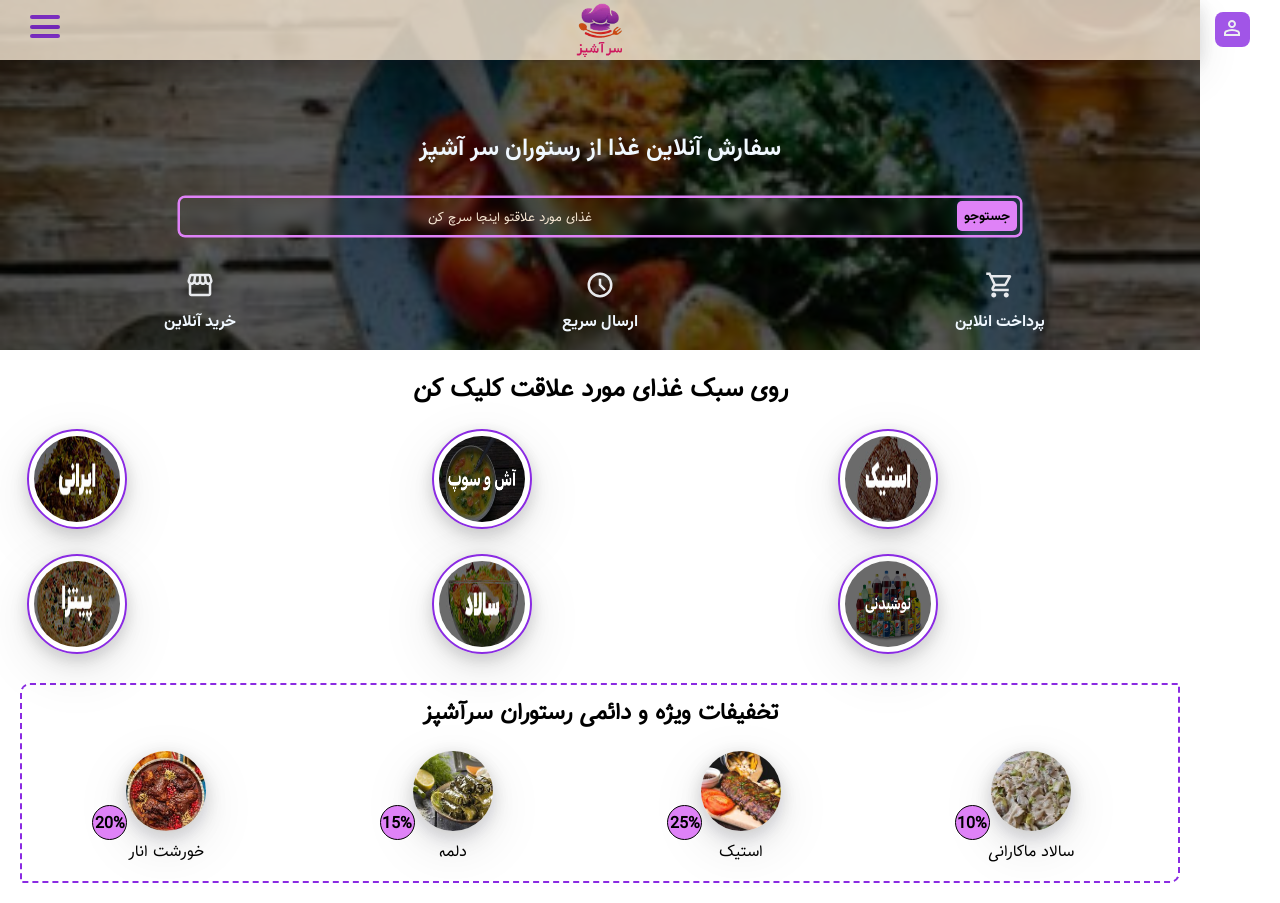
==== index.html @ bf8e9a89 "minor changes" ====
<!DOCTYPE html>
<html>
<head>
    <meta charset="UTF-8">
    <meta name="viewport" content="width=device-width, initial-scale=1.0">
    <link rel="apple-touch-icon" sizes="180x180" href="image/favicon_io/apple-touch-icon.png">
    <link rel="icon" type="image/png" sizes="32x32" href="image/favicon_io/favicon-32x32.png">
    <link rel="icon" type="image/png" sizes="16x16" href="image/favicon_io/favicon-16x16.png">
    <link rel="manifest" href="/site.webmanifest">
    <link rel="stylesheet" href="css/style.css">
    <title>رستوران سرآشپز</title>
</head>
<body>
    <!-- هدر -->
     <div class="header">
        <div class="navBar">
            <div class="menu">   <!--منو همبرگری-->
                <input type="checkbox" class="checkbox">   <!-- اکتیو کردن منو با چکباکس -->
                <div class="hamburger-lines">  <!-- ساخت خطوط منوی کشویی -->
                    <span class="line line1"></span>
                    <span class="line line2"></span>
                    <span class="line line3"></span>
                </div>
                <div class="menu-items">
                    <li>
                        <a href="#"><h2>خانه</h2></a>
                    </li>
                    <li>
                        <a href="#"><h2>رزرو میز</h2></a>
                    </li>
                    <li>
                        <a href="#"><h2>ارتباط با ما</h2></a>
                    </li>
                </div>
            </div>
            <div class="logo">
                <img src="image/1.png" alt="سرآشپز">
            </div>
            <div class="login">
                <a class="login-icon" href="#logIn"><img src="image/person.svg" alt="ثبت نام"></a>
            </div>
        </div>
        <div class="site-features">
            <h2 class="text-feature">سفارش آنلاین غذا از رستوران سر آشپز</h2>
            <div class="content-search">
                <input type="search" class="search-box" placeholder="غذای مورد علاقتو اینجا سرچ کن">
                <button type="button" class="search-btn">جستوجو</button>
            </div>
            <div class="features">
                <img class="feature-item" src="image/storefront.svg" alt="خرید آنلاین">
                <img class="feature-item" src="image/schedule.svg" alt="ارسال سریع">
                <img class="feature-item" src="image/shopping.svg" alt=">پرداخت انلاین">
                <p class="text-feature">خرید آنلاین</p>
                <p class="text-feature">ارسال سریع</p>
                <p class="text-feature">پرداخت انلاین</p>
            </div>
     </div>
     </div>
    <!-- لیست انتخاب غذا -->
     <h1 style="text-align: center; font-size: 25px; margin: 20px;">روی سبک غذای مورد علاقت کلیک کن</h1>
     <div class="blog-center">
            <article class="card">
                <div class="card-side card-front">
                    <img class="img_select_food" src="image/3.jpg" alt="ایرانی">
                </div>
                <div class="card-side card-back">
                    <a href="#irani-food"><button class="btn-select-food">برو به اون قسمت</button></a>
                </div>
            </article>

            <article class="card">
                <div class="card-side card-front">
                    <img class="img_select_food" src="image/4.jpg" alt="آش و سوپ">
                </div>
                <div class="card-side card-back">
                    <a href="#soup"><button class="btn-select-food">برو به اون قسمت</button></a>
                </div>
            </article>

            <article class="card">
                <div class="card-side card-front">
                    <img class="img_select_food" src="image/5.jpg" alt="استیک"></a>
                </div>
                <div class="card-side card-back">
                    <button class="btn-select-food">برو به اون قسمت</button>
                </div>
            </article>

            <article class="card">
                <div class="card-side card-front">
                    <img class="img_select_food" src="image/6.jpg" alt="پیتزا">
                </div>
                <div class="card-side card-back">
                    <a href="#pizza"><button class="btn-select-food">برو به اون قسمت</button></a>
                </div>
            </article>

            <article class="card">
                <div class="card-side card-front">
                   <img class="img_select_food" src="image/7.jpg" alt="سالاد">
                </div>
                <div class="card-side card-back">
                    <a href="#salad"><button class="btn-select-food">برو به اون قسمت</button></a>
                </div>
            </article>

            <article class="card">
                <div class="card-side card-front">
                    <img class="img_select_food" src="image/8.jpg" alt="نوشیدنی">
                </div>
                <div class="card-side card-back">
                    <a href="#drink"><button class="btn-select-food">برو به اون قسمت</button></a>
                </div>
            </article>
     </div>
    <!-- لیست تخیف -->
     <div class="container-off-food">
        <h1 class="food5" style="text-align: center; font-size: 23px; margin:10px 0;">تخفیفات ویژه و دائمی رستوران سرآشپز</h1>
        <div class="off-food food1">
            <img class="img_off_food" src="image/10.jpg" alt="خورشت انار">
            <p>خورشت انار</p>
            <div class="off-info">
            <h3>20%</h3>
            </div>
        </div>

        <div class="off-food food2">
            <img class="img_off_food" src="image/15.jpg" alt="دلمه">
            <p>دلمه</p>
            <div class="off-info">
            <h3>15%</h3>
            </div>
        </div>

        <div class="off-food food3">
            <img class="img_off_food" src="image/30.jpg" alt="استیک">
            <p>استیک</p>
            <div class="off-info">
            <h3>25%</h3>
            </div>
        </div>

        <div class="off-food food4">
            <img class="img_off_food" src="image/45.jpg" alt="سالاد ماکارانی">
            <p>سالاد ماکارانی</p>
            <div class="off-info">
            <h3>10%</h3>
            </div>
        </div>
     </div>
    <!-- لیست غذاها -->

</body>
</html>
---- css/style.css ----
@font-face {
    font-family: 'tanha';
    src: url('../font/Tanha.eot'),
         url('../font/Tanha.eot?#iefix') format('embedded-opentype'),
         url('../font/Tanha.woff') format('woff'),
         url('../font/Tanha.ttf') format('truetype');
    font-weight: normal;
}

@font-face {
    font-family: 'Estedad';
    src: url('../font/Estedad-Bold.ttf'),
         url('../font/Estedad-Medium.ttf') format('embedded-opentype'),
         url('../font/Estedad-Regular.ttf') format('woff');
    font-weight: normal;
}

@font-face {
    font-family: 'vazir';
    src: url('../font/Vazirmatn-Bold.ttf'),
         url('../font/Vazirmatn-Medium.ttf') format('embedded-opentype'),
         url('../font/Vazirmatn-Regular.ttf') format('woff');
    font-weight: normal;
}

*,
::after,
::before{
    padding: 0;
    margin: 0;
    box-sizing: border-box;
}

html{
    scroll-behavior: smooth;
}

a{
    text-decoration: none;
}

li{
    list-style-type: none;
}

body{
    font-family: 'tanha';
    max-width: 1200px;
}

:root{
    --white-color1: aliceblue;
    --white-color2: antiquewhite;
    --white-color3: blueviolet;
    --white-color4: #df82f7;
}

.header{
    height: 350px;
    background-image: url("../image/2.jpg");
    background-repeat: no-repeat;
    background-size: cover;
    background-color: rgb(95, 95, 95);
    background-blend-mode: multiply;
}

.navBar{
    width: 100%;
    height: 60px;
    background-color: var(--white-color2);
    opacity: 0.8;
    display: grid;
    grid-template-columns: repeat(3 , 1fr);
    justify-content: space-evenly;
    justify-items: center;
    box-shadow: rgba(17, 17, 26, 0.1) 0px 4px 16px, rgba(17, 17, 26, 0.1) 0px 8px 24px, rgba(17, 17, 26, 0.1)0px 16px 56px;
}

.checkbox{
    position: absolute;
    top: 15px;
    left: 30px;
    display: block;
    width: 30px;
    height: 25px;
    z-index: 5;
    cursor: pointer;
    opacity: 0;
}

.hamburger-lines{
    width: 30px;
    height: 25px;
    display: block;
    position: absolute;
    top: 15px;
    left: 30px;
    z-index: 3;
    display: grid;
    gap: 0.25rem;
}

.line{
    display: block;
    height: 4px;
    width: 100%;
    border-radius: 5px;
    background-color: var(--white-color3);
}

.line1{
    transform-origin: 0% 0%;
    transition: transform .4s ease-in-out;
}

.line2{
    transition: transform .2s ease-in-out;
}

.line3{
    transform-origin: 0% 100%;
    transition: transform .4s ease-in-out;
}

.menu input[type="checkbox"]:checked ~ .menu-items {
    transform: translateX(0);
} 

.menu input[type="checkbox"]:checked ~ .hamburger-lines .line1 {
    transform: rotate(45deg);
}

.menu input[type="checkbox"]:checked ~ .hamburger-lines .line2 {
    transform: scaleY(0);
}

.menu input[type="checkbox"]:checked ~ .hamburger-lines .line3 {
    transform: rotate(-45deg);
}

.menu-items{
    background: rgba(0, 153, 255, 0.05);
    -webkit-backdrop-filter: blur(5px);
    backdrop-filter: blur(5px) !important;
    border: 2px solid rgba(232, 232, 232, 0.25);
    padding-top: 70px;
    width: 100%;
    height: 100vh;
    transform: translate(-150%);
    transition: transform 0.5s ease-in-out;
    text-align: center;
    position: fixed;
    left: 0;
    top: 0;
}

.logo img{
    width: 60px;
}

.login{
    display: block;
    background-color: var(--white-color3);
    border-radius: 8px;
    width: 35px;
    height: 35px;
    position: absolute;
    top: 12px;
    right: 30px;
}

.login-icon{
   position: absolute;
   top: 4px;
   left: 5px;
}

.site-features{
    text-align: center;
    margin-top: 70px;
    font-family: "vazir";
}

.text-feature{
    color: var(--white-color1);
}

.content-search{
    width: 70%;
    height: 20%;
    backdrop-filter: blur(5px);
    box-shadow: 0 0 0 2.5px var(--white-color4);
    border: 1.5px solid transparent;
    border-radius: 5px;
    display: grid;
    grid-template-columns: 80%;
    margin: 30px auto ;
}

.search-box{
    width: 100%;
    height: 35px;
    background-color: transparent;
    border: none;
    border-radius: 5px;
    font-family:'estandard';
    outline: none;
    padding: 0 10px;
    font-weight: 0px;
}

.content-search input::placeholder{
    color: var(--white-color2);
    text-align: center;
    font-family: "tanha";
}

.search-btn{
    width: 60px;
    height: 30px;
    background-color: var(--white-color4);
    border-radius: 5px;
    border: none;
    position: absolute;
    right: 2px;
    top: 2px;
    font-family: "vazir";
}

.content-search .search-btn:hover{
    background-color: var(--white-color2);
    color: var(--white-color4);
    cursor: pointer;
}

.features{
    display: grid;
    grid-template-columns: repeat(3,1fr);
    grid-template-rows: repeat(2,1fr);
    justify-content: center;
    justify-items: center;
    margin-top: 35px;
}

.feature-item{
    margin-bottom: 10px;
    width: 30px;
}

.img_select_food{
    width: 100px;
    height: 100px;
    border-radius: 50%;
    margin: 0 10px 0 27px;
    cursor: pointer;
    border: 2px solid var(--white-color3);
    padding: 5px;
    box-shadow: rgba(17, 17, 26, 0.1) 0px 4px 16px, rgba(17, 17, 26, 0.1) 0px 8px 24px, rgba(17, 17, 26, 0.1)0px 16px 56px;
}

.blog-center{
    display: grid;
    grid-template-columns: repeat(3,1fr);
    gap: 1rem 1rem;
}

.card{
    perspective: 1500px;
    position: relative;
}

.card:hover .card-front{
    transform: rotateY(-180deg);
}

.card-side{
    transition: all 1.5s linear; 
    backface-visibility: hidden;
}

.card-back{
    transform: rotateY(180deg);
    background: var(--white-color2);
    width: 100px;
    height: 100px;
    border-radius: 50%;
    position: absolute;
    top: 0;
    left: 30px;
}

.card:hover .card-back{
    transform: rotateY(0);
    border: 1px solid var(--white-color3);
    padding: 5px;
    box-shadow: rgba(17, 17, 26, 0.1) 0px 4px 16px, rgba(17, 17, 26, 0.1) 0px 8px 24px, rgba(17, 17, 26, 0.1)0px 16px 56px;
}

.btn-select-food{
    all: unset;
    color: black;
    display: inline-block;
    width: 80px;
    height: 30px;
    position: absolute;
    top: 35px;
    right: 10px;
    background-color: var(--white-color4);
    border-radius: 10px;
    border: 1px solid var(--white-color3);
    font-size: 11px;
    text-align: center;
}

.container-off-food{
    text-align: center;
    display: grid;
    height: 200px;
    display: grid;
    grid-template-rows: repeat(4,1fr);
    grid-template-areas: 
    "e e e e"
    "a b c d";
    border: 2px dashed var(--white-color3);
    border-radius: 10px 0 10px 0;
    margin: 20px;
}

.off-food{
    width: 100%;
    height: 100px;
    padding: 10px 0; 
}

.img_off_food{
    box-shadow: rgba(17, 17, 26, 0.1) 0px 4px 16px, rgba(17, 17, 26, 0.1) 0px 8px 24px, rgba(17, 17, 26, 0.1)0px 16px 56px;
    border-radius: 50%;
    width: 80px;
    height: 80px;
    object-fit: cover;
}

.off-info{
    background-color: var(--white-color4); 
    height: 35px;
    width: 35px;
    border-radius: 50%;
    text-align: center;
    position: relative;
    left: 70px;
    bottom: 60px;
    border: 1px solid;
}

.off-info h3{
    position: relative;
    top: 6px;
    font-size: 16px;
}

.food1{
    grid-area: a;
}

.food2{
    grid-area: b;
}

.food3{
    grid-area: c;
}

.food4{
    grid-area: d;
}

.food5{
    grid-area: e;
}
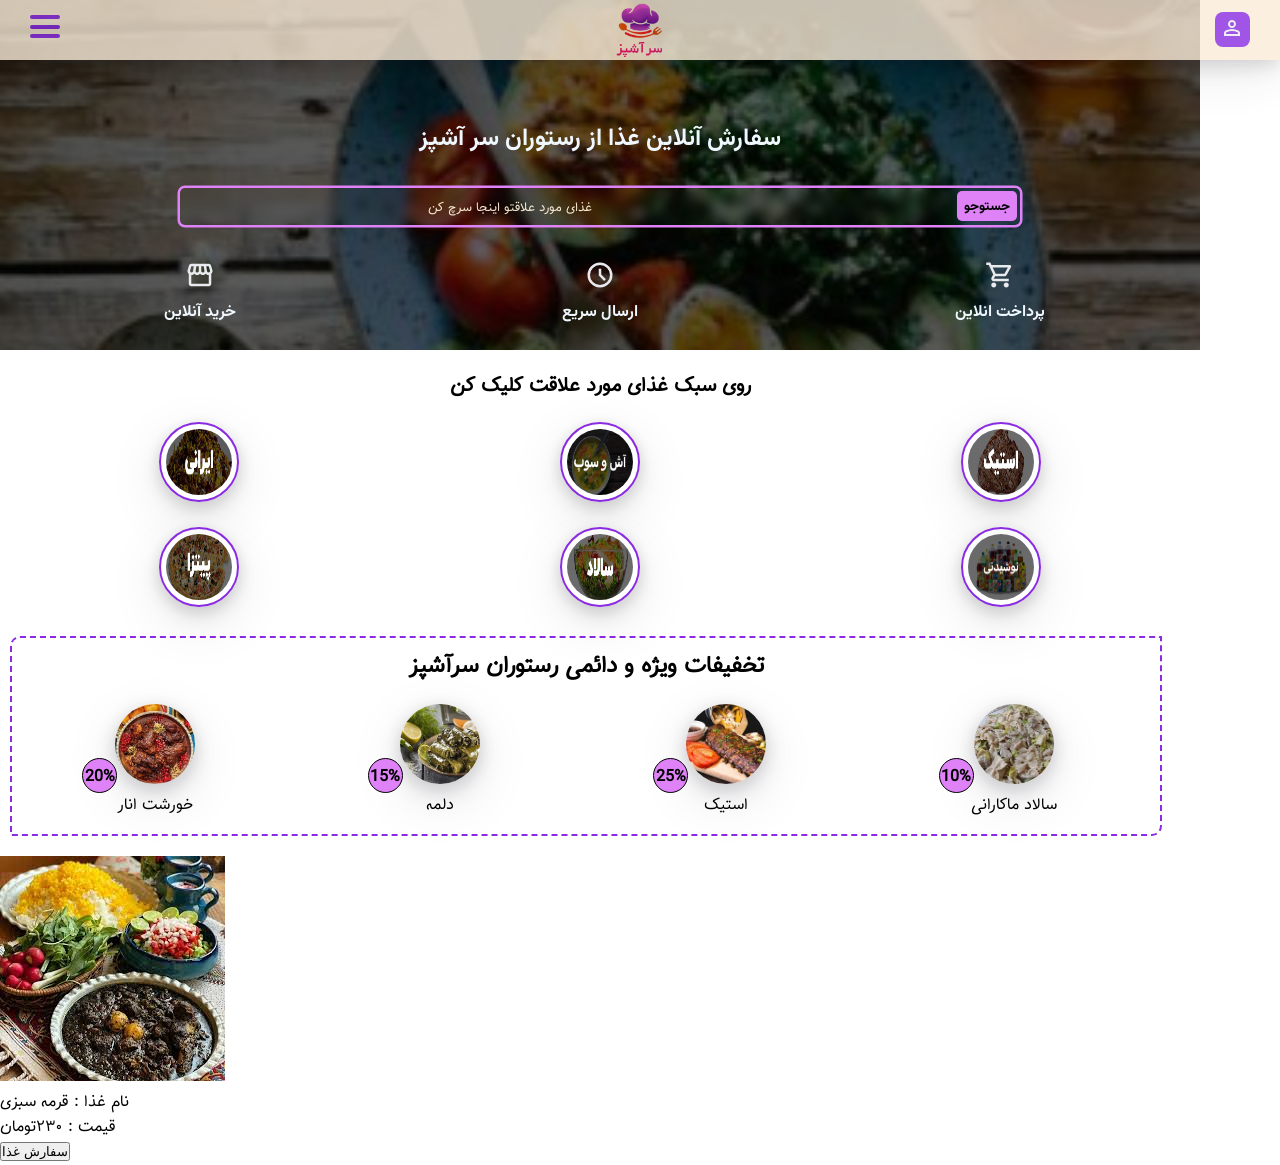
==== commit 6a1623e8: "debug" ====
--- a/index.html
+++ b/index.html
@@ -23,13 +23,13 @@
                 </div>
                 <div class="menu-items">
                     <li>
-                        <a href="#"><h2>خانه</h2></a>
+                        <a class="menu-link" href="#"><h2 class="menu-item">خانه</h2></a>
                     </li>
                     <li>
-                        <a href="#"><h2>رزرو میز</h2></a>
+                        <a class="menu-link" href="#"><h2 class="menu-item">رزرو میز</h2></a>
                     </li>
                     <li>
-                        <a href="#"><h2>ارتباط با ما</h2></a>
+                        <a class="menu-link" href="#"><h2 class="menu-item">ارتباط با ما</h2></a>
                     </li>
                 </div>
             </div>
@@ -54,10 +54,10 @@
                 <p class="text-feature">ارسال سریع</p>
                 <p class="text-feature">پرداخت انلاین</p>
             </div>
-     </div>
+        </div>
      </div>
     <!-- لیست انتخاب غذا -->
-     <h1 style="text-align: center; font-size: 25px; margin: 20px;">روی سبک غذای مورد علاقت کلیک کن</h1>
+     <h1 style="text-align: center; font-size: 20px; margin: 20px;">روی سبک غذای مورد علاقت کلیک کن</h1>
      <div class="blog-center">
             <article class="card">
                 <div class="card-side card-front">
@@ -149,6 +149,15 @@
         </div>
      </div>
     <!-- لیست غذاها -->
-
+     <div class="menu-foods">
+        <article class="card-foods">
+            <img class="img-foods" src="image/9.jpg" alt="قرمه سبزی">
+            <div class="">
+                <p>نام غذا : قرمه سبزی</p>
+                <p>قیمت : ۲۳۰تومان</p>
+                <a href="#"><button>سفارش غذا</button></a>
+            </div>
+        </article>
+     </div>
 </body>
 </html>
--- a/css/style.css
+++ b/css/style.css
@@ -23,16 +23,17 @@
     font-weight: normal;
 }
 
+html{
+    scroll-behavior: smooth;
+    box-sizing: border-box;
+}
+
 *,
 ::after,
 ::before{
     padding: 0;
     margin: 0;
-    box-sizing: border-box;
-}
-
-html{
-    scroll-behavior: smooth;
+    box-sizing: inherit;
 }
 
 a{
@@ -65,6 +66,7 @@
 }
 
 .navBar{
+    position: fixed;
     width: 100%;
     height: 60px;
     background-color: var(--white-color2);
@@ -74,6 +76,14 @@
     justify-content: space-evenly;
     justify-items: center;
     box-shadow: rgba(17, 17, 26, 0.1) 0px 4px 16px, rgba(17, 17, 26, 0.1) 0px 8px 24px, rgba(17, 17, 26, 0.1)0px 16px 56px;
+}
+
+.menu-link{
+    color: var(--white-color1);
+}
+
+.menu-item{
+    line-height: 80px;
 }
 
 .checkbox{
@@ -177,7 +187,7 @@
 
 .site-features{
     text-align: center;
-    margin-top: 70px;
+    padding-top: 120px;
     font-family: "vazir";
 }
 
@@ -248,10 +258,10 @@
 }
 
 .img_select_food{
-    width: 100px;
-    height: 100px;
+    width: 80px;
+    height: 80px;
     border-radius: 50%;
-    margin: 0 10px 0 27px;
+    margin: 0 10px;
     cursor: pointer;
     border: 2px solid var(--white-color3);
     padding: 5px;
@@ -259,9 +269,13 @@
 }
 
 .blog-center{
+    margin: auto;
+    width: 100%;
     display: grid;
     grid-template-columns: repeat(3,1fr);
-    gap: 1rem 1rem;
+    gap: 1rem 0.1rem;
+    justify-content: space-evenly;
+    justify-items: center;
 }
 
 .card{
@@ -281,12 +295,12 @@
 .card-back{
     transform: rotateY(180deg);
     background: var(--white-color2);
-    width: 100px;
-    height: 100px;
+    width: 80px;
+    height: 80px;
     border-radius: 50%;
     position: absolute;
     top: 0;
-    left: 30px;
+    left: 12px;
 }
 
 .card:hover .card-back{
@@ -300,19 +314,19 @@
     all: unset;
     color: black;
     display: inline-block;
-    width: 80px;
+    width: 78px;
     height: 30px;
     position: absolute;
-    top: 35px;
-    right: 10px;
+    top: 25px;
+    right: 0px;
     background-color: var(--white-color4);
-    border-radius: 10px;
-    border: 1px solid var(--white-color3);
+    border-radius: 8px;
     font-size: 11px;
     text-align: center;
 }
 
 .container-off-food{
+    width: 96%;
     text-align: center;
     display: grid;
     height: 200px;
@@ -323,7 +337,7 @@
     "a b c d";
     border: 2px dashed var(--white-color3);
     border-radius: 10px 0 10px 0;
-    margin: 20px;
+    margin: 20px 10px;
 }
 
 .off-food{
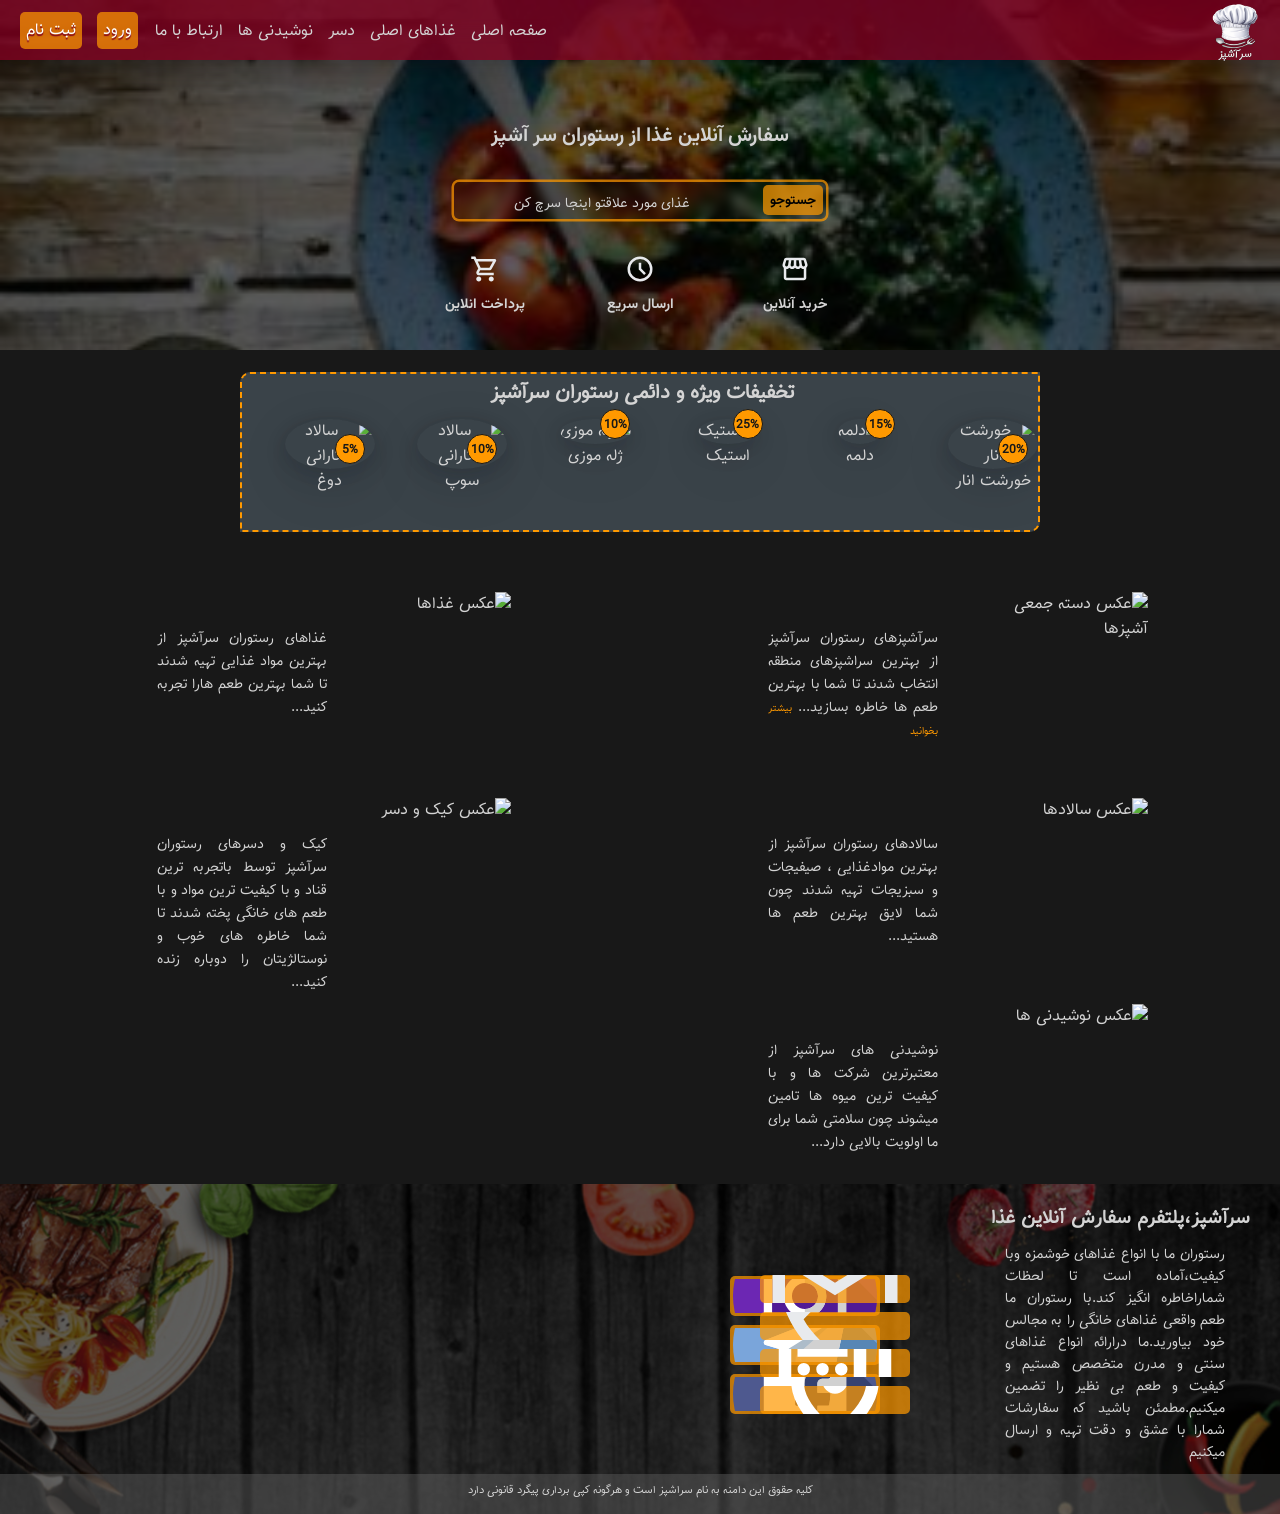
==== commit cd2484c6: "changes of footer" ====
--- a/index.html
+++ b/index.html
@@ -1,5 +1,5 @@
 <!DOCTYPE html>
-<html>
+<html dir="rtl" lang="fa-IR">
 <head>
     <meta charset="UTF-8">
     <meta name="viewport" content="width=device-width, initial-scale=1.0">
@@ -14,34 +14,62 @@
     <!-- هدر -->
      <div class="header">
         <div class="navBar">
-            <div class="menu">   <!--منو همبرگری-->
-                <input type="checkbox" class="checkbox">   <!-- اکتیو کردن منو با چکباکس -->
-                <div class="hamburger-lines">  <!-- ساخت خطوط منوی کشویی -->
-                    <span class="line line1"></span>
-                    <span class="line line2"></span>
-                    <span class="line line3"></span>
+            <div class="login">
+                <a class="login-icon" href="login.html">
+                    <img src="image/person.svg" alt="ثبت نام">
+                </a>
+            </div>
+            
+            <div class="rwd-login"> <!--  دکمه ورود و ثبت نام برای ریسپانسیو -->
+                <div class="signing"> <!-- دکمه ورود  -->
+                    <a href="login.html">
+                        <p>ورود</p>
+                    </a>
                 </div>
-                <div class="menu-items">
-                    <li>
-                        <a class="menu-link" href="#"><h2 class="menu-item">خانه</h2></a>
-                    </li>
-                    <li>
-                        <a class="menu-link" href="#"><h2 class="menu-item">رزرو میز</h2></a>
-                    </li>
-                    <li>
-                        <a class="menu-link" href="#"><h2 class="menu-item">ارتباط با ما</h2></a>
-                    </li>
+
+                <div class="submit"> <!-- دکمه ثبت نام  -->
+                    <a href="submit.html">
+                        <p>ثبت نام</p>
+                    </a>
                 </div>
             </div>
+
             <div class="logo">
                 <img src="image/1.png" alt="سرآشپز">
             </div>
-            <div class="login">
-                <a class="login-icon" href="#logIn"><img src="image/person.svg" alt="ثبت نام"></a>
-            </div>
-        </div>
+        </div>
+
+        <div class="menu">  <!-- منو همبرگری -->
+            <input type="checkbox" class="checkbox">  <!-- اکتیو کردن منو با چکباکس -->
+            <div class="hamburger-lines"> <!-- ساخت خطوط منوی کشویی -->
+                <span class="line line1"></span>
+                <span class="line line2"></span>
+                <span class="line line3"></span>
+            </div>
+              <div class="menu-items"> <!-- محتوای داخل منوی همبرگری -->
+                <h2 class="titel-menu">منو سایت سرآشپز</h2>
+                <ul class="card-center">
+                    <li>
+                        <a class="menu-link" href="index.html"><h2 class="menu-item">صفحه اصلی</h2></a>
+                    </li>
+                    <li>
+                        <a class="menu-link" href="foods-menu.html"><h2 class="menu-item">غذاهای اصلی</h2></a>
+                    </li>
+                    <li>
+                        <a class="menu-link" href="deserts-menu.html"><h2 class="menu-item">دسر</h2></a>
+                    </li>
+                    <li>
+                        <a class="menu-link" href="drinks-menu.html"><h2 class="menu-item">نوشیدنی ها</h2></a>
+                    </li>
+                    <li>
+                        <a class="menu-link" href="contact.html"><h2 class="menu-item">ارتباط با ما</h2></a>
+                    </li>
+                </ul>
+            </div>
+        </div>
+
         <div class="site-features">
-            <h2 class="text-feature">سفارش آنلاین غذا از رستوران سر آشپز</h2>
+            <h2 class="titel-feature">سفارش آنلاین غذا از رستوران سر آشپز</h2>
             <div class="content-search">
                 <input type="search" class="search-box" placeholder="غذای مورد علاقتو اینجا سرچ کن">
                 <button type="button" class="search-btn">جستوجو</button>
@@ -56,68 +84,14 @@
             </div>
         </div>
      </div>
-    <!-- لیست انتخاب غذا -->
-     <h1 style="text-align: center; font-size: 20px; margin: 20px;">روی سبک غذای مورد علاقت کلیک کن</h1>
-     <div class="blog-center">
-            <article class="card">
-                <div class="card-side card-front">
-                    <img class="img_select_food" src="image/3.jpg" alt="ایرانی">
-                </div>
-                <div class="card-side card-back">
-                    <a href="#irani-food"><button class="btn-select-food">برو به اون قسمت</button></a>
-                </div>
-            </article>
-
-            <article class="card">
-                <div class="card-side card-front">
-                    <img class="img_select_food" src="image/4.jpg" alt="آش و سوپ">
-                </div>
-                <div class="card-side card-back">
-                    <a href="#soup"><button class="btn-select-food">برو به اون قسمت</button></a>
-                </div>
-            </article>
-
-            <article class="card">
-                <div class="card-side card-front">
-                    <img class="img_select_food" src="image/5.jpg" alt="استیک"></a>
-                </div>
-                <div class="card-side card-back">
-                    <button class="btn-select-food">برو به اون قسمت</button>
-                </div>
-            </article>
-
-            <article class="card">
-                <div class="card-side card-front">
-                    <img class="img_select_food" src="image/6.jpg" alt="پیتزا">
-                </div>
-                <div class="card-side card-back">
-                    <a href="#pizza"><button class="btn-select-food">برو به اون قسمت</button></a>
-                </div>
-            </article>
-
-            <article class="card">
-                <div class="card-side card-front">
-                   <img class="img_select_food" src="image/7.jpg" alt="سالاد">
-                </div>
-                <div class="card-side card-back">
-                    <a href="#salad"><button class="btn-select-food">برو به اون قسمت</button></a>
-                </div>
-            </article>
-
-            <article class="card">
-                <div class="card-side card-front">
-                    <img class="img_select_food" src="image/8.jpg" alt="نوشیدنی">
-                </div>
-                <div class="card-side card-back">
-                    <a href="#drink"><button class="btn-select-food">برو به اون قسمت</button></a>
-                </div>
-            </article>
-     </div>
-    <!-- لیست تخیف -->
-     <div class="container-off-food">
-        <h1 class="food5" style="text-align: center; font-size: 23px; margin:10px 0;">تخفیفات ویژه و دائمی رستوران سرآشپز</h1>
+     
+     <!-- لیست تخیف -->
+    <div class="title-off">
+        <h1>تخفیفات ویژه و دائمی رستوران سرآشپز</h1>
+    </div>
+    <div class="container-off-food">
         <div class="off-food food1">
-            <img class="img_off_food" src="image/10.jpg" alt="خورشت انار">
+            <img class="img_off_food" src="image/foods/10.jpg" alt="خورشت انار">
             <p>خورشت انار</p>
             <div class="off-info">
             <h3>20%</h3>
@@ -125,7 +99,7 @@
         </div>
 
         <div class="off-food food2">
-            <img class="img_off_food" src="image/15.jpg" alt="دلمه">
+            <img class="img_off_food" src="image/foods/15.jpg" alt="دلمه">
             <p>دلمه</p>
             <div class="off-info">
             <h3>15%</h3>
@@ -133,7 +107,7 @@
         </div>
 
         <div class="off-food food3">
-            <img class="img_off_food" src="image/30.jpg" alt="استیک">
+            <img class="img_off_food" src="image/foods/30.jpg" alt="استیک">
             <p>استیک</p>
             <div class="off-info">
             <h3>25%</h3>
@@ -141,23 +115,129 @@
         </div>
 
         <div class="off-food food4">
-            <img class="img_off_food" src="image/45.jpg" alt="سالاد ماکارانی">
-            <p>سالاد ماکارانی</p>
+            <img class="img_off_food" src="image/deserts/74.jpg" alt="ژله موزی">
+            <p>ژله موزی</p>
             <div class="off-info">
             <h3>10%</h3>
             </div>
         </div>
-     </div>
-    <!-- لیست غذاها -->
-     <div class="menu-foods">
-        <article class="card-foods">
-            <img class="img-foods" src="image/9.jpg" alt="قرمه سبزی">
-            <div class="">
-                <p>نام غذا : قرمه سبزی</p>
-                <p>قیمت : ۲۳۰تومان</p>
-                <a href="#"><button>سفارش غذا</button></a>
-            </div>
-        </article>
-     </div>
+
+        <div class="off-food food5">
+            <img class="img_off_food" src="image/foods/23.jpg" alt="سالاد ماکارانی">
+            <p>سوپ</p>
+            <div class="off-info">
+            <h3>10%</h3>
+            </div>
+        </div>
+
+        <div class="off-food food6">
+            <img class="img_off_food" src="image/drinks/60.jpg" alt="سالاد ماکارانی">
+            <p>دوغ </p>
+            <div class="off-info">
+            <h3>5%</h3>
+            </div>
+        </div>
+    </div>
+
+    <!-- معرفی نامه کوتاه -->
+    <div class="info-container">
+        <!-- معرفی کوتاه سراشپزها -->
+         <article class="box-info">
+            <div class="info-img">
+                <img class="pic-info" src="image/90.jpeg" alt="عکس دسته جمعی آشپزها">
+            </div>
+            <div class="info">
+                <p>سرآشپزهای رستوران سرآشپز از بهترین سراشپزهای منطقه انتخاب شدند تا شما با بهترین طعم ها خاطره بسازید... <a href="blog-chef.html">بیشتر بخوانید</a></p>
+            </div>
+         </article>
+
+        <!-- معرفی کوتاه نحوه پخت -->
+         <article class="box-info">
+            <div class="info">
+                <p>غذاهای رستوران سرآشپز از بهترین مواد غذایی تهیه شدند تا شما بهترین طعم هارا تجربه کنید... </p>
+            </div>
+            <div class="info-img">
+                <img class="pic-info" src="image/91.jpeg" alt="عکس غذاها ">
+            </div>
+         </article>
+
+        <!-- معرفی کوتاه سالادها -->
+         <article class="box-info">
+            <div class="info-img">
+                <img class="pic-info" src="image/92.jpeg" alt="عکس سالادها">
+            </div>
+            <div class="info">
+                <p>سالادهای رستوران سرآشپز از بهترین موادغذایی ، صیفیجات و سبزیجات تهیه شدند چون شما لایق بهترین طعم ها هستید... </p>
+            </div>
+         </article>
+
+        <!-- معرفی کوتاه از نحوه پخت کیک و دسر -->
+         <article class="box-info">
+            <div class="info">
+                <p>کیک و دسرهای رستوران سرآشپز توسط باتجربه ترین قناد و با کیفیت ترین مواد و با طعم های خانگی پخته شدند تا شما خاطره های خوب و نوستالژیتان را دوباره زنده کنید... </p>
+            </div>
+            <div class="info-img">
+                <img class="pic-info" src="image/93.jpeg" alt="عکس کیک و دسر">
+            </div>
+         </article>
+
+        <!-- معرفی کوتاه از نوشیدنی ها -->
+         <article class="box-info">
+            <div class="info-img">
+                <img class="pic-info" src="image/90.jpeg" alt="عکس نوشیدنی ها">
+            </div>
+            <div class="info">
+                <p>نوشیدنی های سرآشپز از معتبرترین شرکت ها و با کیفیت ترین میوه ها تامین میشوند چون سلامتی شما برای ما اولویت بالایی دارد... </p>
+            </div>
+         </article>
+    </div>
+
+    <!-- فوتر -->
+    <!-- <div class="footer">
+        <h3>سرآشپز،پلتفرم سفارش آنلاین غذا</h3>
+        <p class="footer-paragraph footer1">رستوران ما با انواع غذاهای خوشمزه وبا کیفیت،آماده است تا لحظات شماراخاطره انگیز کند.با رستوران ما طعم واقعی غذاهای خانگی را به مجالس خود بیاورید.ما درارائه انواع غذاهای سنتی و مدرن متخصص هستیم و کیفیت و طعم بی نظیر را تضمین میکنیم.مطمئن باشید که سفارشات شمارا با عشق و دقت تهیه و ارسال میکنیم</p>
+        <div class="contact footer1">
+            <div class="social-media">
+                <img class="pic-social" src="image/instagram.svg" alt="اینستاگرام">
+                <img class="pic-social" src="image/telegram.svg" alt="تلگرام">
+                <img class="pic-social" src="image/facebook.svg" alt="فیسبوک">
+            </div>
+
+            <img class="pic-footer" src="image/72.png" alt="">
+            
+            <div class="contacts">
+                <img class="pic-contacts" src="image/mail.svg" alt="ایمیل">
+                <img class="pic-contacts" src="image/call.svg" alt="شماره تماس">
+                <img class="pic-contacts" src="image/deskphone_w.svg" alt="فکس">
+                <img class="pic-contacts" src="image/pin_drop_w.svg" alt="ادرس">
+            </div>
+        </div>
+
+        <div class="privacy-policy">
+            <p> کلیه حقوق این دامنه به نام سراشپز است و هرگونه کپی برداری پیگرد قانونی دارد </p>
+        </div>
+    </div> -->
+
+    <div class="footer">
+        <h3>سرآشپز،پلتفرم سفارش آنلاین غذا</h3>
+        <p class="footer-paragraph footer1">رستوران ما با انواع غذاهای خوشمزه وبا کیفیت،آماده است تا لحظات شماراخاطره انگیز کند.با رستوران ما طعم واقعی غذاهای خانگی را به مجالس خود بیاورید.ما درارائه انواع غذاهای سنتی و مدرن متخصص هستیم و کیفیت و طعم بی نظیر را تضمین میکنیم.مطمئن باشید که سفارشات شمارا با عشق و دقت تهیه و ارسال میکنیم</p>
+        <div class="contact footer1">
+            <div class="social-media">
+                <img class="pic-social" src="image/instagram.svg" alt="اینستاگرام">
+                <img class="pic-social" src="image/telegram.svg" alt="تلگرام">
+                <img class="pic-social" src="image/facebook.svg" alt="فیسبوک">
+            </div>
+            <div class="contacts">
+                <img class="pic-contacts" src="image/mail.svg" alt="ایمیل">
+                <img class="pic-contacts" src="image/call.svg" alt="شماره تماس">
+                <img class="pic-contacts" src="image/deskphone_w.svg" alt="فکس">
+                <img class="pic-contacts" src="image/pin_drop_w.svg" alt="ادرس">
+            </div>
+
+            <div class="privacy-policy">
+                <p> کلیه حقوق این دامنه به نام سراشپز است و هرگونه کپی برداری پیگرد قانونی دارد </p>
+            </div>
+    </div>
+    <script src="./js/app.js"></script>
 </body>
 </html>
--- a/css/style.css
+++ b/css/style.css
@@ -1,63 +1,84 @@
+/* اضافه کردن فونت */
 @font-face {
     font-family: 'tanha';
     src: url('../font/Tanha.eot'),
-         url('../font/Tanha.eot?#iefix') format('embedded-opentype'),
-         url('../font/Tanha.woff') format('woff'),
-         url('../font/Tanha.ttf') format('truetype');
+        url('../font/Tanha.eot?#iefix') format('embedded-opentype'),
+        url('../font/Tanha.woff') format('woff'),
+        url('../font/Tanha.ttf') format('truetype');
     font-weight: normal;
 }
 
 @font-face {
     font-family: 'Estedad';
     src: url('../font/Estedad-Bold.ttf'),
-         url('../font/Estedad-Medium.ttf') format('embedded-opentype'),
-         url('../font/Estedad-Regular.ttf') format('woff');
+        url('../font/Estedad-Medium.ttf') format('embedded-opentype'),
+        url('../font/Estedad-Regular.ttf') format('woff');
     font-weight: normal;
 }
 
 @font-face {
     font-family: 'vazir';
     src: url('../font/Vazirmatn-Bold.ttf'),
-         url('../font/Vazirmatn-Medium.ttf') format('embedded-opentype'),
-         url('../font/Vazirmatn-Regular.ttf') format('woff');
+        url('../font/Vazirmatn-Medium.ttf') format('embedded-opentype'),
+        url('../font/Vazirmatn-Regular.ttf') format('woff');
     font-weight: normal;
 }
 
-html{
+/* تنظیمات اولیه */
+html {
     scroll-behavior: smooth;
     box-sizing: border-box;
 }
 
 *,
 ::after,
-::before{
+::before {
     padding: 0;
     margin: 0;
-    box-sizing: inherit;
-}
-
-a{
+    box-sizing: border-box;
+}
+
+a {
     text-decoration: none;
 }
 
-li{
+li {
     list-style-type: none;
 }
 
-body{
+img{
+    object-fit: cover;
+}
+
+:root {
+    /* --white-color3: blueviolet; یاسی */
+    /* --white-color3: #F875AA; صورتی */
+    /* --white-color5: #c5a059; نسکافه ای */
+    /* --white-color5: #d4af37; زرد */
+
+    --white-color1: #181818;
+    --white-color2: #d4d4d4;
+    --white-color3: #800020cb;
+    --white-color4: #800020;
+    --white-color5: #ff9900b6;
+    --white-color6: #ff9900;
+    --white-color10: #3a4349;
+    --white-color11: #708090;
+}
+
+body {
     font-family: 'tanha';
-    max-width: 1200px;
-}
-
-:root{
-    --white-color1: aliceblue;
-    --white-color2: antiquewhite;
-    --white-color3: blueviolet;
-    --white-color4: #df82f7;
-}
-
-.header{
+    max-width: 1300px;
+    overflow-x: hidden;
+    height: 100vh;
+    background-color: var(--white-color1);
+    color: var(--white-color2);
+}
+
+/* تنظیات بک گراند هدر */
+.header {
     height: 350px;
+    width: 100%;
     background-image: url("../image/2.jpg");
     background-repeat: no-repeat;
     background-size: cover;
@@ -65,94 +86,134 @@
     background-blend-mode: multiply;
 }
 
-.navBar{
-    position: fixed;
+/* تنظیمات نوبار */
+.navBar {
     width: 100%;
     height: 60px;
-    background-color: var(--white-color2);
-    opacity: 0.8;
+    background-color: var(--white-color3);
+    transition: background-color 0.3s ease;
+    position: fixed;
+    padding: 5px;
     display: grid;
-    grid-template-columns: repeat(3 , 1fr);
+    grid-template-columns: repeat(2, 1fr);
+    align-content: center;
     justify-content: space-evenly;
     justify-items: center;
+    z-index: 900;
     box-shadow: rgba(17, 17, 26, 0.1) 0px 4px 16px, rgba(17, 17, 26, 0.1) 0px 8px 24px, rgba(17, 17, 26, 0.1)0px 16px 56px;
 }
 
-.menu-link{
-    color: var(--white-color1);
-}
-
-.menu-item{
-    line-height: 80px;
-}
-
-.checkbox{
+.navBar.scrolled {
+    background-color: var(--white-color4);
+    /* حالت مات کامل */
+}
+
+.rwd-login{
+    display: none;
+}
+
+.logo {
+    position: absolute;
+}
+
+.logo img {
+    width: 70px;
+    height: auto;
+    margin: 0 auto;
+}
+
+.login {
+    display: block;
+    background-color: var(--white-color5);
+    border-radius: 8px;
+    width: 35px;
+    height: 35px;
+    position: absolute;
+    top: 12px;
+    right: 6px;
+}
+
+.login-icon {
+    position: absolute;
+    top: 4px;
+    left: 5px;
+}
+
+/* تنظیمات منوی همبرگری */
+.checkbox {
     position: absolute;
     top: 15px;
-    left: 30px;
+    left: 7px;
     display: block;
     width: 30px;
     height: 25px;
     z-index: 5;
     cursor: pointer;
     opacity: 0;
-}
-
-.hamburger-lines{
+    z-index: 1002;
+}
+
+.hamburger-lines {
     width: 30px;
     height: 25px;
     display: block;
-    position: absolute;
+    position: fixed;
     top: 15px;
-    left: 30px;
+    left: 7px;
     z-index: 3;
     display: grid;
     gap: 0.25rem;
-}
-
-.line{
+    z-index: 1001;
+}
+
+.line {
     display: block;
     height: 4px;
     width: 100%;
     border-radius: 5px;
-    background-color: var(--white-color3);
-}
-
-.line1{
+    background-color: var(--white-color5);
+}
+
+.line1 {
     transform-origin: 0% 0%;
     transition: transform .4s ease-in-out;
 }
 
-.line2{
+.line2 {
     transition: transform .2s ease-in-out;
 }
 
-.line3{
+.line3 {
     transform-origin: 0% 100%;
     transition: transform .4s ease-in-out;
 }
 
-.menu input[type="checkbox"]:checked ~ .menu-items {
+/* تغیر ظاهر دکمه منوی همبرگری */
+.menu input[type="checkbox"]:checked~.menu-items {
     transform: translateX(0);
-} 
-
-.menu input[type="checkbox"]:checked ~ .hamburger-lines .line1 {
+}
+
+.menu input[type="checkbox"]:checked~.hamburger-lines .line1 {
     transform: rotate(45deg);
 }
 
-.menu input[type="checkbox"]:checked ~ .hamburger-lines .line2 {
+.menu input[type="checkbox"]:checked~.hamburger-lines .line2 {
     transform: scaleY(0);
 }
 
-.menu input[type="checkbox"]:checked ~ .hamburger-lines .line3 {
+.menu input[type="checkbox"]:checked~.hamburger-lines .line3 {
     transform: rotate(-45deg);
 }
 
-.menu-items{
+/* باز شدن منوهمبرگری */
+.menu-items {
+    /* position: absolute;
+    top: 50px;
+    left: 0; */
+    z-index: 1000;
     background: rgba(0, 153, 255, 0.05);
     -webkit-backdrop-filter: blur(5px);
     backdrop-filter: blur(5px) !important;
-    border: 2px solid rgba(232, 232, 232, 0.25);
     padding-top: 70px;
     width: 100%;
     height: 100vh;
@@ -164,71 +225,103 @@
     top: 0;
 }
 
-.logo img{
-    width: 60px;
-}
-
-.login{
-    display: block;
-    background-color: var(--white-color3);
-    border-radius: 8px;
-    width: 35px;
-    height: 35px;
+.titel-menu {
     position: absolute;
-    top: 12px;
-    right: 30px;
-}
-
-.login-icon{
-   position: absolute;
-   top: 4px;
-   left: 5px;
-}
-
-.site-features{
+    top: 140px;
+    left: 50%;
+    transform: translateX(-50%);
+    width: 170px;
+    background-color: var(--white-color1);
+    border-radius: 10px;
+    border: solid 2px var(--white-color3);
+    font-size: 15px;
+    padding: 5px;
+    z-index: 1001;
+}
+
+.card-center {
+    width: 330px;
+    background-color: var(--white-color1);
+    margin: 90px auto;
+    padding: 15px;
+    border-radius: 20px;
+    border: solid 2px var(--white-color3);
+    box-shadow: 0 0 8px 3.3px var(--white-color10);
+}
+
+.menu-item {
+    line-height: 60px;
+    background-color: var(--white-color5);
+    margin-top: 25px;
+    border-radius: 10px;
+    box-shadow: 0 0 8px 3.3px var(--white-color10);
+    color: var(--white-color1);
+    font-size: 20px;
+    border: 2px solid var(--white-color3);
+}
+
+.menu-item:hover {
+    background-color: var(--white-color6);
+    color: var(--white-color4);
+    text-shadow: 0 2px 1px var(--white-color2)
+}
+
+/* قسمت ویژگی های سایت */
+.site-features {
+    max-width: 485px;
     text-align: center;
-    padding-top: 120px;
+    padding: 120px 10px 15px 10px;
     font-family: "vazir";
-}
-
-.text-feature{
-    color: var(--white-color1);
-}
-
-.content-search{
-    width: 70%;
+    margin: auto;
+}
+
+.titel-feature {
+    font-size: 20px;
+}
+
+.content-search {
+    width: 80%;
     height: 20%;
     backdrop-filter: blur(5px);
-    box-shadow: 0 0 0 2.5px var(--white-color4);
+    box-shadow: 0 0 0 2.5px var(--white-color5);
     border: 1.5px solid transparent;
     border-radius: 5px;
     display: grid;
-    grid-template-columns: 80%;
-    margin: 30px auto ;
-}
-
-.search-box{
+    grid-template-columns: 100%;
+    margin: 30px auto;
+}
+
+.search-box {
     width: 100%;
     height: 35px;
     background-color: transparent;
     border: none;
     border-radius: 5px;
-    font-family:'estandard';
+    font-family: 'estandard';
     outline: none;
-    padding: 0 10px;
-    font-weight: 0px;
-}
-
-.content-search input::placeholder{
+    padding-right: 70px; /* به اندازه عرض دکمه */
+    color: white;
+    font-size: 20px;
+}
+
+.content-search input::placeholder {
     color: var(--white-color2);
     text-align: center;
     font-family: "tanha";
-}
-
-.search-btn{
+    position: relative;
+    left: -5px;
+    font-size: 14px;
+}
+
+input[type="search"]::-webkit-search-cancel-button {
+    -webkit-appearance: none;
+    appearance: none;
+}
+
+.search-btn {
     width: 60px;
     height: 30px;
-    background-color: var(--white-color4);
+    background-color: var(--white-color5);
     border-radius: 5px;
     border: none;
     position: absolute;
@@ -237,157 +330,1114 @@
     font-family: "vazir";
 }
 
-.content-search .search-btn:hover{
+.content-search .search-btn:hover {
     background-color: var(--white-color2);
     color: var(--white-color4);
     cursor: pointer;
 }
 
-.features{
+.features {
     display: grid;
-    grid-template-columns: repeat(3,1fr);
-    grid-template-rows: repeat(2,1fr);
+    grid-template-columns: repeat(3, 1fr);
+    grid-template-rows: repeat(2, 1fr);
     justify-content: center;
     justify-items: center;
     margin-top: 35px;
 }
 
-.feature-item{
+.feature-item {
     margin-bottom: 10px;
     width: 30px;
 }
 
-.img_select_food{
-    width: 80px;
-    height: 80px;
+.text-feature {
+    font-size: 14px;
+}
+
+/* قسمت تخفیفات */
+.container-off-food {
+    background: var(--white-color10);
+    width: 335px;
+    text-align: center;
+    height: 140px;
+    display: grid;
+    grid-template-areas:
+        "a b c d e f";
+    border: 2px dashed var(--white-color6);
+    border-radius: 10px 0 10px 0;
+    margin: auto;
+    overflow: scroll;
+    position: relative;
+    bottom: 10px;
+}
+
+.title-off {
+    color: var(--white-color2);
+    width: 308px;
+    font-size: 10px;
+    position: relative;
+    top: 27px;
+    /* right: 0px; */
+    z-index: 100;
+}
+
+.off-food {
+    width: 90px;
+    height: 90px;
+    padding: 20px 0;
+    position: relative;
+    top: 25px;
+}
+
+.img_off_food {
+    box-shadow: rgba(17, 17, 26, 0.1) 0px 4px 16px, rgba(17, 17, 26, 0.1) 0px 8px 24px, rgba(17, 17, 26, 0.1)0px 16px 56px;
+    border-radius: 50%;
+    width: 50px;
+    height: 50px;
+    object-fit: cover;
+}
+
+.off-info {
+    background-color: var(--white-color6);
+    height: 30px;
+    width: 30px;
+    border-radius: 50%;
+    text-align: center;
+    position: relative;
+    right: 10px;
+    bottom: 60px;
+    border: 1px solid;
+    color: var(--white-color1);
+}
+
+.off-info h3 {
+    position: relative;
+    top: 6px;
+    font-size: 12px;
+}
+
+.food1 {
+    grid-area: a;
+}
+
+.food2 {
+    grid-area: b;
+}
+
+.food3 {
+    grid-area: c;
+}
+
+.food4 {
+    grid-area: d;
+}
+
+.food5 {
+    grid-area: e;
+}
+
+.food6 {
+    grid-area: f;
+}
+
+/* قسمت معرفی نامه */
+.info-container {
+    width: 340px;
+    margin: 0 auto;
+}
+
+.box-info {
+    margin-top: 30px;
+    display: grid;
+    grid-template-columns: repeat(2, 1fr);
+    justify-content: center;
+}
+
+.info-img {
+    position: relative;
+    width: 150px;
+    height: 150px;
+}
+
+.pic-info {
+    position: relative;
+    width: 150px;
+    height: 150px;
+}
+
+.info {
+    width: 170px;
+    height: 120px;
+    margin: 20px 8px;
+    font-size: 12px;
+    padding-top: 15px;
+    text-align: justify;
+    position: relative;
+}
+
+.info a {
+    font-size: 10px;
+    color: var(--white-color6);
+}
+
+.info a:hover {
+    color: var(--white-color4);
+}
+
+/* قسمت انتخاب غذا */
+.blog-center {
+    margin: 20px auto;
+    width: 100%;
+    /* display: grid;
+    grid-template-columns: repeat(4,1fr);
+    gap: 1rem 0.1rem;
+    justify-content: space-evenly;
+    justify-items: center; */
+    display: flex;
+    justify-content: space-evenly;
+}
+
+.card {
+    perspective: 1500px;
+    position: relative;
+}
+
+.card-side {
+    transition: all 1.5s linear;
+    backface-visibility: hidden;
+}
+
+.card:hover .card-front {
+    transform: rotateY(-180deg);
+}
+
+.img_select_food {
+    width: 68px;
+    height: 68px;
     border-radius: 50%;
     margin: 0 10px;
     cursor: pointer;
-    border: 2px solid var(--white-color3);
+    border: 2px solid var(--white-color5);
     padding: 5px;
-    box-shadow: rgba(17, 17, 26, 0.1) 0px 4px 16px, rgba(17, 17, 26, 0.1) 0px 8px 24px, rgba(17, 17, 26, 0.1)0px 16px 56px;
-}
-
-.blog-center{
-    margin: auto;
-    width: 100%;
-    display: grid;
-    grid-template-columns: repeat(3,1fr);
-    gap: 1rem 0.1rem;
-    justify-content: space-evenly;
-    justify-items: center;
-}
-
-.card{
-    perspective: 1500px;
-    position: relative;
-}
-
-.card:hover .card-front{
-    transform: rotateY(-180deg);
-}
-
-.card-side{
-    transition: all 1.5s linear; 
-    backface-visibility: hidden;
-}
-
-.card-back{
+    box-shadow: 0 0 5px 3.3px var(--white-color10);
+}
+
+.card-back {
     transform: rotateY(180deg);
     background: var(--white-color2);
-    width: 80px;
-    height: 80px;
+    width: 68px;
+    height: 68px;
     border-radius: 50%;
     position: absolute;
     top: 0;
     left: 12px;
 }
 
-.card:hover .card-back{
+.card:hover .card-back {
     transform: rotateY(0);
-    border: 1px solid var(--white-color3);
+    border: 2px solid var(--white-color6);
     padding: 5px;
-    box-shadow: rgba(17, 17, 26, 0.1) 0px 4px 16px, rgba(17, 17, 26, 0.1) 0px 8px 24px, rgba(17, 17, 26, 0.1)0px 16px 56px;
-}
-
-.btn-select-food{
+    box-shadow: 0 0 5px 2.5px var(--white-color10);
+}
+
+.btn-select-food {
     all: unset;
     color: black;
     display: inline-block;
-    width: 78px;
-    height: 30px;
+    width: 66px;
+    height: 20px;
     position: absolute;
-    top: 25px;
+    top: 23px;
     right: 0px;
-    background-color: var(--white-color4);
+    background-color: var(--white-color6);
     border-radius: 8px;
+    font-size: 8px;
+    text-align: center;
+}
+
+/* قسمت لیست غذاها */
+.titel-food {
+    width: 100%;
+    height: 50px;
+    background-color: var(--white-color5);
+    text-align: center;
+    border-top: solid 2px var(--white-color4);
+    border-bottom: solid 2px var(--white-color4);
+    color: var(--white-color1);
+}
+
+span {
+    font-size: 15px;
+}
+
+.menu-foods {
+    margin: 30px 10px;
+    display: grid;
+    grid-template-columns: repeat(2, 1fr);
+    justify-items: center;
+    gap: 30px 4px;
+}
+
+.card-foods {
+    height: 140px;
+    width: 140px;
+    box-shadow: 0 0 15px black;
+    border-radius: 20px;
+    transition: filter 0.5s ease;
+}
+
+.img-foods {
+    border-radius: 20px;
+    border: dashed 2px var(--white-color6);
+    width: 140px;
+    height: 140px;
+    overflow: hidden;
+}
+
+.card-foods:hover .img-foods {
+    background: rgba(0, 153, 255, 0.05);
+    filter: blur(2px);
+}
+
+.info-food {
+    display: none;
+    width: 125px;
+    height: 110px;
+    background-color: gray;
+    padding: 10px;
+    border-radius: 10px;
+    position: relative;
+    right: 7px;
+    bottom: 135px;
+    text-align: center;
     font-size: 11px;
+    color: var(--white-color1);
+}
+
+.card-foods:hover .info-food {
+    display: block;
+}
+
+.info-food div {
+    border: solid 2px var(--white-color6);
+    width: 105px;
+    height: 90px;
+    border-radius: 5px;
+    padding: 10px;
+}
+
+.btn-order {
+    padding: 5px;
+    cursor: pointer;
+    border-radius: 10px;
+    font-family: 'vazir';
+    font-size: 10px;
+    position: absolute;
+    bottom: 0px;
+    right: 29px;
+    background: var(--white-color6);
+}
+
+/* فوتر */
+.footer {
+    height: 330px;
+    background-image: url(../image/77.jpeg);
+    background-repeat: no-repeat;
+    background-size: cover;
+    background-color: rgb(95, 95, 95);
+    background-blend-mode: multiply;
     text-align: center;
-}
-
-.container-off-food{
-    width: 96%;
+    padding-top: 15px;
+    position: relative;
+    padding-bottom: 40px;
+}
+
+.footer-paragraph {
+    text-align: justify;
+    padding: 15px;
+    direction: rtl;
+    height: 205px;
+}
+
+.contact {
+    height: 80px;
+    display: grid;
+    grid-template-columns: repeat(3, 1fr);
+    align-items: center;
+    justify-items: center;
+}
+
+.pic-social {
+    width: 19px;
+    height: 35px;
+    padding: 0 5px;
+    cursor: pointer;
+}
+
+.pic-footer {
+    width: 125px;
+    position: relative;
+    bottom: 12px;
+    z-index: 997;
+}
+
+.pic-contacts {
+    width: 21px;
+    height: 25px;
+    cursor: pointer;
+}
+
+.privacy-policy {
+    position: absolute;
+    bottom: 0;
+    left: 0;
+    width: 100%;
+    height: 25px;
+    background: rgba(95, 95, 95, 0.452);
+    padding: 5px 10px;
+    font-size: 9px;
+    box-sizing: border-box;
+}
+
+/* login */
+.container_login {
+    height: 589px;
+    width: 300px;
+    margin: 115px auto;
+    border-radius: 10px;
+    position: relative;
+    bottom: 588px;
+}
+
+.back_container {
+    height: 100%;
+    background-image: url("../image/89.jfif");
+    background-repeat: no-repeat;
+    background-size: cover;
+    filter: blur(5px);
+    border-radius: 10px;
+}
+
+.title {
+    position: absolute;
+    top: 100px;
+    left: 50%;
+    transform: translateX(-50%);
+    width: 100px;
+    background: var(--white-color6);
     text-align: center;
+    border-radius: 5px;
+    border: 1px solid var(--white-color4);
+    z-index: 998;
+    color: var(--white-color1);
+}
+
+.form_login {
+    position: relative;
+    bottom: 512px;
+    right: 5px;
+    line-height: 70px;
+    margin: 20px;
+}
+
+.form_login label {
+    color: #fff;
+}
+
+.form_login input {
+    width: 150px;
+    height: 25px;
+    border-radius: 5px;
+    border: 1px solid var(--white-color4);
+    padding: 10px;
+    font-size: 14px;
+}
+
+.form_login input:first-of-type {
+    position: relative;
+    right: 26px;
+}
+
+.form_login input:nth-of-type(2) {
+    position: relative;
+    right: 45px;
+}
+
+.border {
+    border: 2px solid var(--white-color4);
+    width: 310px;
+    height: 590px;
+    border-radius: 10px;
+    position: relative;
+    top: 116px;
+    left: 0px;
+    box-shadow: 0 0 8px 3.3px var(--white-color10);
+    margin: auto;
+}
+
+.btns-login {
+    position: relative;
+    top: 80px;
+    right: 5px;
+    width: 250px;
+    height: 40px;
+}
+
+.btn-login {
+    position: absolute;
+    bottom: 0px;
+    left: 130px;
+    width: 50%;
+    height: 40px;
+    border-radius: 0 10px 10px 0;
+    background: var(--white-color6);
+    border: 2px solid var(--white-color4);
+}
+
+.btn-home {
+    position: absolute;
+    right: 119px;
+    bottom: 0px;
+    width: 50%;
+    height: 40px;
+    background: var(--white-color6);
+    border-radius: 10px 0 0 10px;
+    border: 2px solid var(--white-color4);
+}
+
+.home-link {
+    font-size: 15px;
+    color: rgb(37, 37, 37);
+    font-family: "tanha";
+}
+
+.login-link {
+    font-size: 18px;
+    color: black;
+    font-family: "tanha";
+    width: 100%;
+    height: 36px;
+    display: inline-block;
+    margin-top: 2px;
+}
+
+.btn-login:hover .login-link {
+    color: rgb(37, 37, 37);
+}
+
+.form_login p {
+    color: #fff;
+    position: relative;
+    top: 62px;
+    right: 40px;
+    font-size: 10px;
+}
+
+.form_login p a {
+    color: rgb(192, 192, 192);
+}
+
+.form_login p :hover {
+    color: var(--white-color4);
+}
+
+.footer-info-login {
+    color: #fff;
+    width: 306px;
+    background: #91919198;
+    position: relative;
+    bottom: 397px;
+    right: 3.2px;
+    font-size: 14px;
+    text-align: center;
+    height: 35px;
+    padding: 5px;
+    border-radius: 0 0 10px 10px;
+}
+
+/* submit */
+.container_submit {
+    height: 589px;
+    width: 300px;
+    margin: 115px auto;
+    border-radius: 10px;
+    position: relative;
+    bottom: 588px;
+}
+
+.back_container {
+    height: 100%;
+    background-image: url("../image/89.jfif");
+    background-repeat: no-repeat;
+    background-size: cover;
+    filter: blur(5px);
+    border-radius: 10px;
+}
+
+.form_submit {
+    position: relative;
+    bottom: 560px;
+    right: 5px;
+    line-height: 65px;
+    margin: 20px;
+}
+
+.form_submit label {
+    color: #fff;
+}
+
+.form_submit input {
+    width: 150px;
+    height: 25px;
+    border-radius: 5px;
+    border: 1px solid var(--white-color4);
+    padding: 10px;
+    font-size: 14px;
+}
+
+.form_submit input:first-of-type {
+    position: relative;
+    right: 65px;
+}
+
+.form_submit input:nth-of-type(2) {
+    position: relative;
+    right: 9px;
+}
+
+.form_submit input:nth-of-type(3) {
+    position: relative;
+    right: 21px;
+}
+
+.form_submit input:nth-of-type(4) {
+    position: relative;
+    right: 42px;
+}
+
+.form_submit input:nth-of-type(5) {
+    position: relative;
+    right: 8px;
+}
+
+.form_submit input:nth-of-type(6) {
+    position: relative;
+    right: 14px;
+}
+
+.btns-submit {
+    position: relative;
+    top: 30px;
+    right: 5px;
+    width: 250px;
+    height: 40px;
+}
+
+.btn-submit {
+    position: absolute;
+    bottom: 0px;
+    left: 130px;
+    width: 50%;
+    height: 40px;
+    border-radius: 0 10px 10px 0;
+    border: 2px solid var(--white-color4);
+    background: var(--white-color6);
+}
+
+.submit-link {
+    font-size: 18px;
+    color: black;
+    font-family: "tanha";
+    width: 100%;
+    height: 36px;
+    display: inline-block;
+    margin-top: 2px;
+}
+
+.btn-submit:hover .submit-link {
+    color: rgb(37, 37, 37);
+}
+
+.back-to-login {
+    color: rgb(192, 192, 192);
+    position: relative;
+    top: 10px;
+    right: 94px;
+    font-size: 10px;
+}
+
+.back-to-login:hover {
+    color: var(--white-color4);
+}
+
+.footer-info-submit {
+    color: #fff;
+    width: 306px;
+    background: #91919198;
+    position: relative;
+    bottom: 573px;
+    right: 3.2px;
+    font-size: 14px;
+    text-align: center;
+    height: 35px;
+    padding: 5px;
+    border-radius: 0 0 10px 10px;
+}
+
+/* blog */
+.container-blog {
     display: grid;
-    height: 200px;
-    display: grid;
-    grid-template-rows: repeat(4,1fr);
-    grid-template-areas: 
-    "e e e e"
-    "a b c d";
-    border: 2px dashed var(--white-color3);
-    border-radius: 10px 0 10px 0;
-    margin: 20px 10px;
-}
-
-.off-food{
-    width: 100%;
-    height: 100px;
-    padding: 10px 0; 
-}
-
-.img_off_food{
-    box-shadow: rgba(17, 17, 26, 0.1) 0px 4px 16px, rgba(17, 17, 26, 0.1) 0px 8px 24px, rgba(17, 17, 26, 0.1)0px 16px 56px;
+}
+
+.blog {
+    position: relative;
+    top: 100px;
+    left: 17px;
+    margin: 0 auto;
+}
+
+.img-blog img {
+    width: 150px;
+    height: 150px;
     border-radius: 50%;
-    width: 80px;
-    height: 80px;
-    object-fit: cover;
-}
-
-.off-info{
-    background-color: var(--white-color4); 
-    height: 35px;
-    width: 35px;
-    border-radius: 50%;
-    text-align: center;
-    position: relative;
-    left: 70px;
-    bottom: 60px;
-    border: 1px solid;
-}
-
-.off-info h3{
-    position: relative;
-    top: 6px;
-    font-size: 16px;
-}
-
-.food1{
-    grid-area: a;
-}
-
-.food2{
-    grid-area: b;
-}
-
-.food3{
-    grid-area: c;
-}
-
-.food4{
-    grid-area: d;
-}
-
-.food5{
-    grid-area: e;
-}+    border: 2px solid var(--white-color6);
+}
+
+.info-blog {
+    width: 300px;
+    height: 270px;
+    background: var(--white-color11);
+    opacity: 0.9;
+    height: 270px;
+    position: relative;
+    bottom: 45px;
+    right: 30px;
+    border-radius: 20px;
+    padding: 10px;
+    color: rgb(36, 36, 36);
+    text-align: justify;
+    border: 2px solid var(--white-color6);
+}
+
+.info-blog:last-child {
+    margin-bottom: 100px;
+}
+
+.btn-blog {
+    position: relative;
+    right: 171px;
+    bottom: 28px;
+    padding: 7px;
+    background: var(--white-color6);
+    border: none;
+    border-top: 1px solid;
+    border-right: 1px solid;
+    border-radius: 0 10px 0 20px;
+    cursor: pointer;
+    font-family: 'tanha';
+}
+
+/* RWD */
+@media screen and (min-width:361px) {
+    /* ریسپانسیو قسمت تخفیفات*/
+    .container-off-food {
+        height: 160px;
+        width: 350px;
+    }
+
+    .title-off{
+        margin: auto;
+    }
+
+    /* ریسپانسیو قسمت معرفی نامه*/
+    .info-img {
+        width: 160px;
+        height: 160px;
+    }
+
+    .pic-info {
+        width: 160px;
+        height: 160px;
+    }
+
+    .info {
+        font-size: 0.9rem;
+    }
+
+    .box-info {
+        gap: 1rem;
+    }
+
+    /* ریسپانسیو قسمت فوتر */
+    .contact {
+        height: 110px;
+        margin-top: -49px;
+    }
+
+    .contact .pic-footer {
+        width: 270px;
+        position: relative;
+        bottom: 30px;
+    }
+
+    .privacy-policy {
+        height: 40px;
+        font-size: 11px;
+    }
+
+    .privacy-policy p {
+        margin-top: 3px;
+    }
+
+    /* ریسپانسیو دکمه سفارش */
+    .btn-order {
+        bottom: 0px;
+        right: 32px;
+    }
+}
+
+@media screen and (min-width:700px) {
+    /* ریسپانسیو قسمت تخفیفات */
+    .container-off-food{
+        width: 600px;
+    }
+
+    /* ریسپانسیو منوی کشویی */
+    .checkbox, .hamburger-lines{
+        display: none;
+    }
+
+    .titel-menu{
+        display: none;
+    }
+
+    .menu-items{
+        all: unset;
+        position: absolute;
+        left: 145px;
+        top: 19px;
+        z-index: 1000;
+        position: fixed;
+    }
+
+    .card-center{
+        all: unset;
+    }
+
+    .card-center li{
+        all: unset;
+        display: inline-block;
+    }
+
+    .menu-item:hover{
+        padding: 5px;
+        border-radius: 5px;
+    }
+
+    .menu-item{
+        all: unset;
+        color: var(--white-color2);
+        margin-left: 10px;
+    }
+
+    /* ریسپانسیو لوگو */
+    .navBar .logo{
+        position: absolute;
+        right: 10px;
+    }
+
+    /* ریسپانسیو دکمه ثبت نام */
+    .login{
+        display: none;
+    }
+
+    .rwd-login{
+        display: block;
+        position: fixed;
+        position: absolute;
+        left: 10px;
+    }
+
+    .rwd-login .signing , .submit{
+        display: inline-block;
+        margin-left: 10px;
+        background: var(--white-color5);
+        padding: 6px;
+        border-radius: 5px;
+        position: relative;
+        top: 12px;
+    }
+
+    .rwd-login a{
+        color: #fff;
+        text-shadow: 0 2px 1px var(--white-color4);
+    }
+
+    .signing a:hover ,
+    .submit a:hover{
+        background: var(--white-color6);
+        color: var(--white-color10);
+        text-shadow: 0 2px 1px var(--white-color2);
+    }
+
+    /* ریسپانسیو صفحه غذاها */
+    .menu-foods {
+        grid-template-columns: repeat(3, 1fr)
+    }
+
+    /* ریسپانسیو صفحه بلاگ */
+    .container-blog {
+        grid-template-columns: repeat(2, 1fr);
+        justify-content: center;
+    }
+}
+
+@media screen and (min-width:800px) {
+    /* ریسپانسیو قسمت تخفیفات */
+    .container-off-food{
+        width: 800px;
+    }
+
+    /* ریسپانسیو قسمت معرفی نامه صفحه اصلی */
+    .info-container{
+        all: unset;
+        margin: 0 auto;
+        padding: 20px;
+        display: grid;
+        grid-template-columns: repeat(2,1fr);
+        justify-items: center;
+        gap: 1rem;
+    }
+
+    .info-img:nth-child(2){
+        position: relative;
+        left: 193px;
+    }
+
+    .info:nth-child(1){
+        position: relative;
+        right: 185px;
+    }
+
+    /* ریسپانسیو قسمت فوتر */
+    .footer{
+        padding: 20px;
+        display: grid;
+        grid-template-columns: repeat(4,1fr);
+    }
+
+    .footer h3{
+        width: 300px;
+        position: relative;
+        left: 10px;
+    }
+
+    .footer-paragraph{
+        position: relative;
+        left: 290px;
+        top: 25px;
+        font-size: 14px;
+        width: 250px;
+    }
+
+    .pic-social{
+        position: relative;
+        left: 160px;
+        top: 120px;
+        width: 150px;
+        height: 40px;
+        border-radius: 5px;
+        padding: 3px;
+        background: var(--white-color5);
+    }
+
+    .pic-social:hover{
+        background: var(--white-color6);
+    }
+
+    .pic-footer{
+        display: none;
+        /* position: relative;
+        left: 420px;
+        top: 208px; */
+    }
+
+    .pic-contacts{
+        position: relative;
+        left: 135px;
+        top: 120px;
+        width: 150px;
+        height: 28px;
+        border-radius: 5px;
+        background: var(--white-color5);
+    }
+
+    .pic-contacts:hover{
+        background: var(--white-color6);
+    }
+
+    /* ریسپانسیو صفحه ثبت نام */
+    .back_container{
+        filter: none;
+        position: relative;
+        right: 150px;
+        top: 60px;
+        border-radius: 10px 0 0 10px;
+    }
+
+    .form_submit{
+        position: relative;
+        bottom: 549px;
+        left: 130px;
+        background: var(--white-color2);
+        border-radius: 0 10px 10px 0;
+        height: 589px;
+        width: 320px;
+    }
+
+    .form_submit label{
+        position: relative;
+        top: 30px;
+        margin-right: 35px;
+        color: var(--white-color1);
+    }
+
+    .form_submit input{
+        top: 30px;
+    }
+
+    .border{
+        width: 625px;
+        height: 595px;
+        top: 179px;
+        left: 11px;
+        border: 3px solid var(--white-color4);
+    }
+
+    .btns-submit{
+        top: 50px;
+        right: 40px;
+    }
+
+    .footer-info-submit{
+        width: 621px;
+        right: 151px;
+        bottom: 604px;
+        color: var(--white-color1);
+    }
+
+    .back-to-login{
+        top: 30px;
+        right: 120px;
+        color: var(--white-color1);
+    }
+
+    .title{
+        position: absolute;
+        top: 160px;
+        /* left: 570px; */
+        left: 62%;
+        /* transform: translateX(50%); */
+        transform: translateX(-50%);
+    }
+
+    /* ریسپانسیو صفحه ورود */
+    .form_login{
+        position: relative;
+        bottom: 549px;
+        left: 130px;
+        background: var(--white-color2);
+        border-radius: 0 10px 10px 0;
+        height: 589px;
+        width: 320px;
+    }
+
+    .form_login label{
+        position: relative;
+        top: 120px;
+        margin-right: 35px;
+        color: var(--white-color1);
+    }
+
+    .form_login input{
+        top: 120px;
+    }
+
+    .form_login input:nth-of-type(2){
+        position: relative;
+        top: 120px;
+    }
+
+    .form_login input:nth-of-type(3){
+        position: relative;
+        top: 120px;
+    }
+
+    .btns-login{
+        top: 230px;
+        right: 40px;
+    }
+
+    .footer-info-login{
+        width: 621px;
+        right: 151px;
+        bottom: 604px;
+        color: var(--white-color1);
+    }
+
+    .form_login p{
+        top: 220px;
+        right: 70px;
+        color: var(--white-color1);
+    }
+
+    .form_login p a{
+        color: var(--white-color10);
+    }
+}
+
+@media  screen and (min-width:1000px) {
+    /* اضافه کردن عکس به صفحه */
+    .pic-footer{
+        display: block;
+        position: relative;
+        top: 120px;
+        right: 10px;
+        width: 300px;
+    }
+
+    .pic-social{
+        left: 240px;
+    }
+
+    .pic-contacts{
+        left: 420px;
+    }
+}
+
+
+/* 
+🎨 ترکیب پیشنهادی (Warm & Elegant)
+- رنگ اصلی (Primary): قهوه‌ای شکلاتی (#4E342E) → حس گرما و غذا  
+- رنگ مکمل (Secondary): کرم روشن (#F5E9DA) → برای پس‌زمینه ساده و خوانا  
+- رنگ تاکیدی (Accent): طلایی مات (#C19A6B) → برای دکمه‌ها یا جزئیات لوکس  
+- رنگ متنی (Text): خاکستری تیره نزدیک به مشکی (#212121)  
+
+🎨 ترکیب پیشنهادی (Modern Minimal)
+- رنگ اصلی: سبز زیتونی تیره (#556B2F)  
+- رنگ مکمل: بژ روشن (#EDE6D6)  
+- رنگ تاکیدی: سبز روشن‌تر (#8F9779)  
+- رنگ متنی: خاکستری خیلی تیره (#2C2C2C)  
+
+🎨 ترکیب پیشنهادی (Classic Restaurant)
+- رنگ اصلی: قرمز شرابی (#8B0000)  
+- رنگ مکمل: کرم مایل به سفید (#FAF3E0)  
+- رنگ تاکیدی: قهوه‌ای گرم (#6B4226)  
+- رنگ متنی: خاکستری تیره (#333333)  
+
+این سه پالت هر کدوم یک حس متفاوت میدن:  
+- اولی لوکس و گرم،  
+- دومی مدرن و مینیمال،  
+- سومی کلاسیک و سنتی.  
+
+👉 می‌خوای من برایت یک پالت رنگ آماده در قالب تصویر بسازم تا راحت‌تر ببینی کدوم حس به رستورانت می‌خوره؟ */
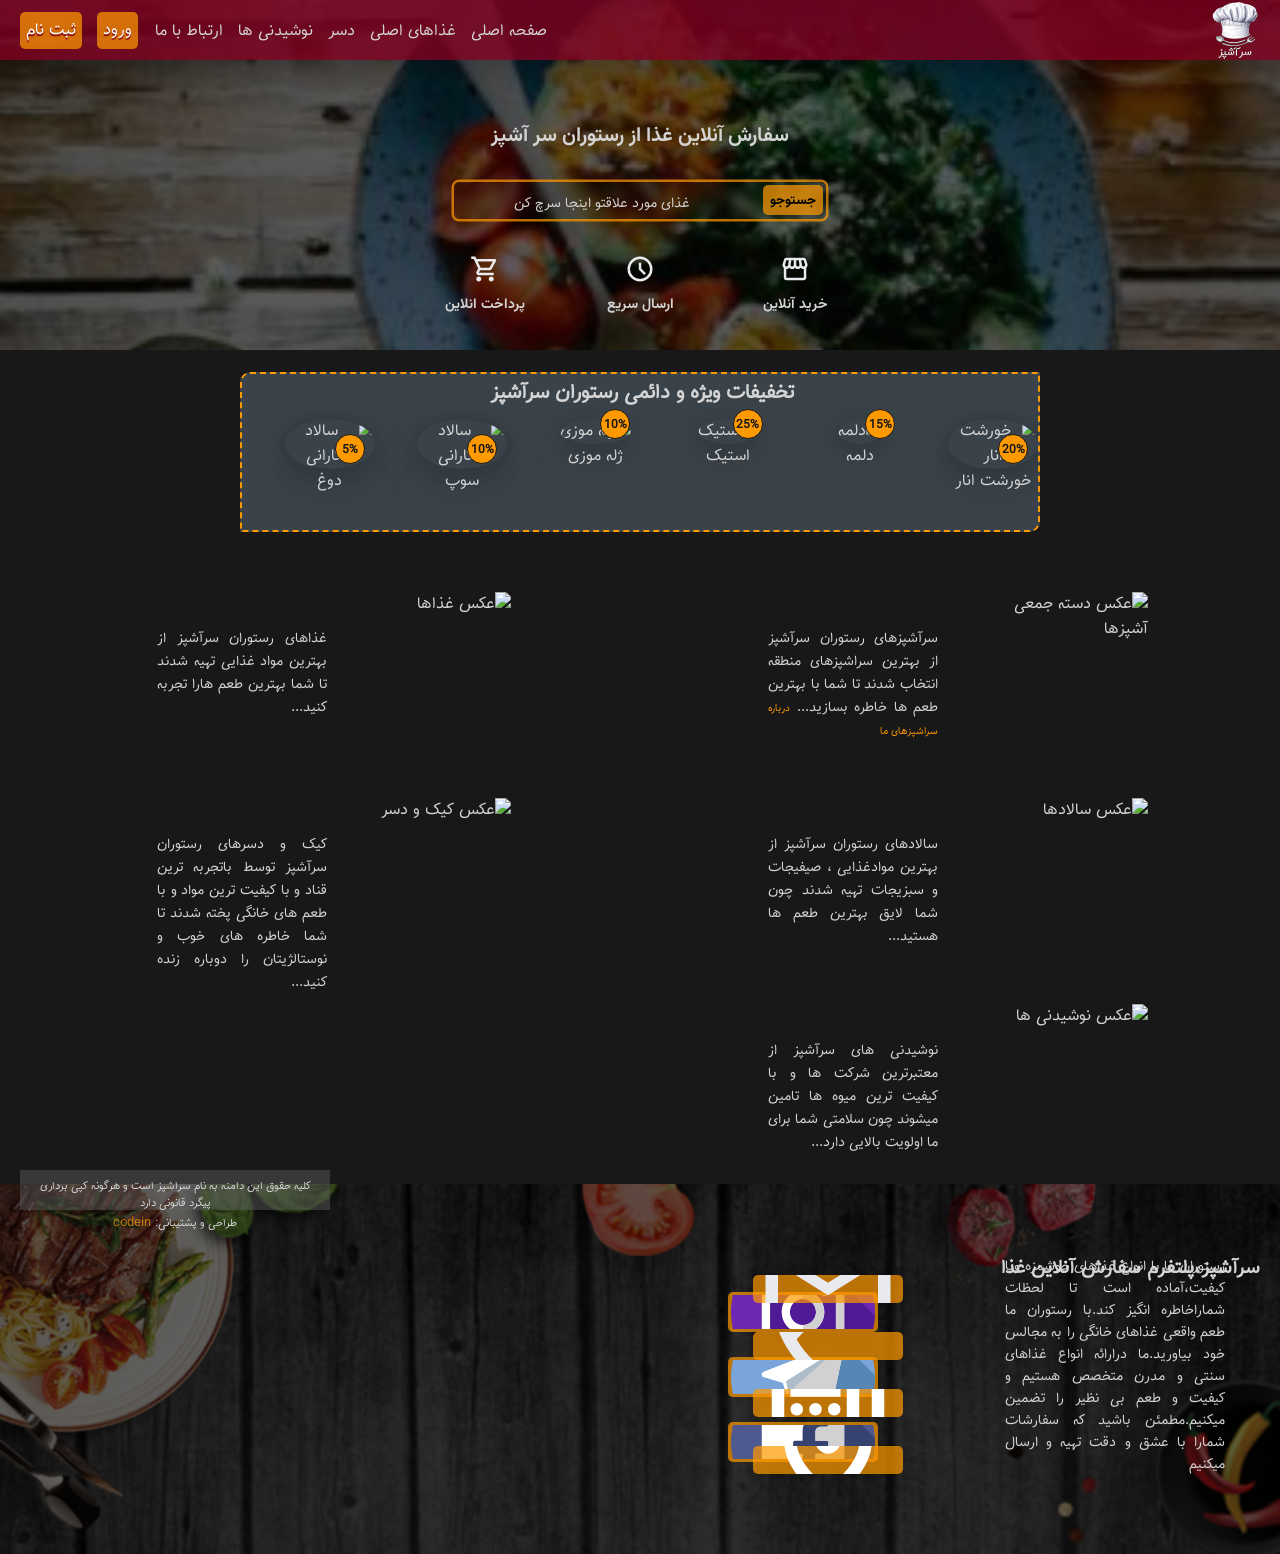
==== commit ad4ab995: "changes of footer" ====
--- a/index.html
+++ b/index.html
@@ -147,7 +147,7 @@
                 <img class="pic-info" src="image/90.jpeg" alt="عکس دسته جمعی آشپزها">
             </div>
             <div class="info">
-                <p>سرآشپزهای رستوران سرآشپز از بهترین سراشپزهای منطقه انتخاب شدند تا شما با بهترین طعم ها خاطره بسازید... <a href="blog-chef.html">بیشتر بخوانید</a></p>
+                <p>سرآشپزهای رستوران سرآشپز از بهترین سراشپزهای منطقه انتخاب شدند تا شما با بهترین طعم ها خاطره بسازید... <a href="blog-chef.html">درباره سراشپزهای ما</a></p>
             </div>
          </article>
 
@@ -193,50 +193,29 @@
     </div>
 
     <!-- فوتر -->
-    <!-- <div class="footer">
+    <div class="footer">
         <h3>سرآشپز،پلتفرم سفارش آنلاین غذا</h3>
         <p class="footer-paragraph footer1">رستوران ما با انواع غذاهای خوشمزه وبا کیفیت،آماده است تا لحظات شماراخاطره انگیز کند.با رستوران ما طعم واقعی غذاهای خانگی را به مجالس خود بیاورید.ما درارائه انواع غذاهای سنتی و مدرن متخصص هستیم و کیفیت و طعم بی نظیر را تضمین میکنیم.مطمئن باشید که سفارشات شمارا با عشق و دقت تهیه و ارسال میکنیم</p>
-        <div class="contact footer1">
+        <div class="contact">
             <div class="social-media">
                 <img class="pic-social" src="image/instagram.svg" alt="اینستاگرام">
                 <img class="pic-social" src="image/telegram.svg" alt="تلگرام">
                 <img class="pic-social" src="image/facebook.svg" alt="فیسبوک">
             </div>
-
-            <img class="pic-footer" src="image/72.png" alt="">
-            
             <div class="contacts">
                 <img class="pic-contacts" src="image/mail.svg" alt="ایمیل">
                 <img class="pic-contacts" src="image/call.svg" alt="شماره تماس">
                 <img class="pic-contacts" src="image/deskphone_w.svg" alt="فکس">
                 <img class="pic-contacts" src="image/pin_drop_w.svg" alt="ادرس">
             </div>
-        </div>
-
+
+
+            
+        </div>
         <div class="privacy-policy">
-            <p> کلیه حقوق این دامنه به نام سراشپز است و هرگونه کپی برداری پیگرد قانونی دارد </p>
-        </div>
-    </div> -->
-
-    <div class="footer">
-        <h3>سرآشپز،پلتفرم سفارش آنلاین غذا</h3>
-        <p class="footer-paragraph footer1">رستوران ما با انواع غذاهای خوشمزه وبا کیفیت،آماده است تا لحظات شماراخاطره انگیز کند.با رستوران ما طعم واقعی غذاهای خانگی را به مجالس خود بیاورید.ما درارائه انواع غذاهای سنتی و مدرن متخصص هستیم و کیفیت و طعم بی نظیر را تضمین میکنیم.مطمئن باشید که سفارشات شمارا با عشق و دقت تهیه و ارسال میکنیم</p>
-        <div class="contact footer1">
-            <div class="social-media">
-                <img class="pic-social" src="image/instagram.svg" alt="اینستاگرام">
-                <img class="pic-social" src="image/telegram.svg" alt="تلگرام">
-                <img class="pic-social" src="image/facebook.svg" alt="فیسبوک">
-            </div>
-            <div class="contacts">
-                <img class="pic-contacts" src="image/mail.svg" alt="ایمیل">
-                <img class="pic-contacts" src="image/call.svg" alt="شماره تماس">
-                <img class="pic-contacts" src="image/deskphone_w.svg" alt="فکس">
-                <img class="pic-contacts" src="image/pin_drop_w.svg" alt="ادرس">
-            </div>
-
-            <div class="privacy-policy">
-                <p> کلیه حقوق این دامنه به نام سراشپز است و هرگونه کپی برداری پیگرد قانونی دارد </p>
-            </div>
+            <p>کلیه حقوق این دامنه به نام سراشپز است و هرگونه کپی برداری پیگرد قانونی دارد</p>
+            <p>طراحی و پشتیبانی:<a href="#"> codein</p>
+        </div>
     </div>
     <script src="./js/app.js"></script>
 </body>
--- a/css/style.css
+++ b/css/style.css
@@ -114,6 +114,7 @@
 
 .logo {
     position: absolute;
+    top: -2px;
 }
 
 .logo img {
@@ -640,63 +641,64 @@
 
 /* فوتر */
 .footer {
-    height: 330px;
+    height: 370px;
     background-image: url(../image/77.jpeg);
     background-repeat: no-repeat;
     background-size: cover;
     background-color: rgb(95, 95, 95);
     background-blend-mode: multiply;
     text-align: center;
-    padding-top: 15px;
-    position: relative;
-    padding-bottom: 40px;
+}
+
+.footer h3{
+    text-align: right;
+    padding: 50px 10px 0 0;
 }
 
 .footer-paragraph {
     text-align: justify;
-    padding: 15px;
-    direction: rtl;
+    padding: 27px 15px 0 15px;
     height: 205px;
 }
 
 .contact {
     height: 80px;
     display: grid;
-    grid-template-columns: repeat(3, 1fr);
+    grid-template-columns: repeat(2, 1fr);
     align-items: center;
     justify-items: center;
 }
 
 .pic-social {
-    width: 19px;
+    width: 45px;
     height: 35px;
     padding: 0 5px;
     cursor: pointer;
-}
-
-.pic-footer {
-    width: 125px;
-    position: relative;
-    bottom: 12px;
-    z-index: 997;
+    margin-bottom: 16px;
 }
 
 .pic-contacts {
-    width: 21px;
-    height: 25px;
+    width: 32px;
+    height: 32px;
+    margin-bottom: 20px;
     cursor: pointer;
 }
 
 .privacy-policy {
-    position: absolute;
-    bottom: 0;
-    left: 0;
+    position: relative;
+    bottom: 34px;
     width: 100%;
-    height: 25px;
+    height: 40px;
     background: rgba(95, 95, 95, 0.452);
     padding: 5px 10px;
     font-size: 9px;
     box-sizing: border-box;
+    line-height: 17px;
+}
+
+.privacy-policy a{
+    color: var(--white-color5);
+    font-size: 13px;
 }
 
 /* login */
@@ -1289,7 +1291,7 @@
         position: relative;
         bottom: 549px;
         left: 130px;
-        background: var(--white-color2);
+        background: var(--white-color10);
         border-radius: 0 10px 10px 0;
         height: 589px;
         width: 320px;
@@ -1346,7 +1348,7 @@
         position: relative;
         bottom: 549px;
         left: 130px;
-        background: var(--white-color2);
+        background: var(--white-color10);
         border-radius: 0 10px 10px 0;
         height: 589px;
         width: 320px;
@@ -1392,7 +1394,7 @@
     }
 
     .form_login p a{
-        color: var(--white-color10);
+        color: var(--white-color5);
     }
 }
 
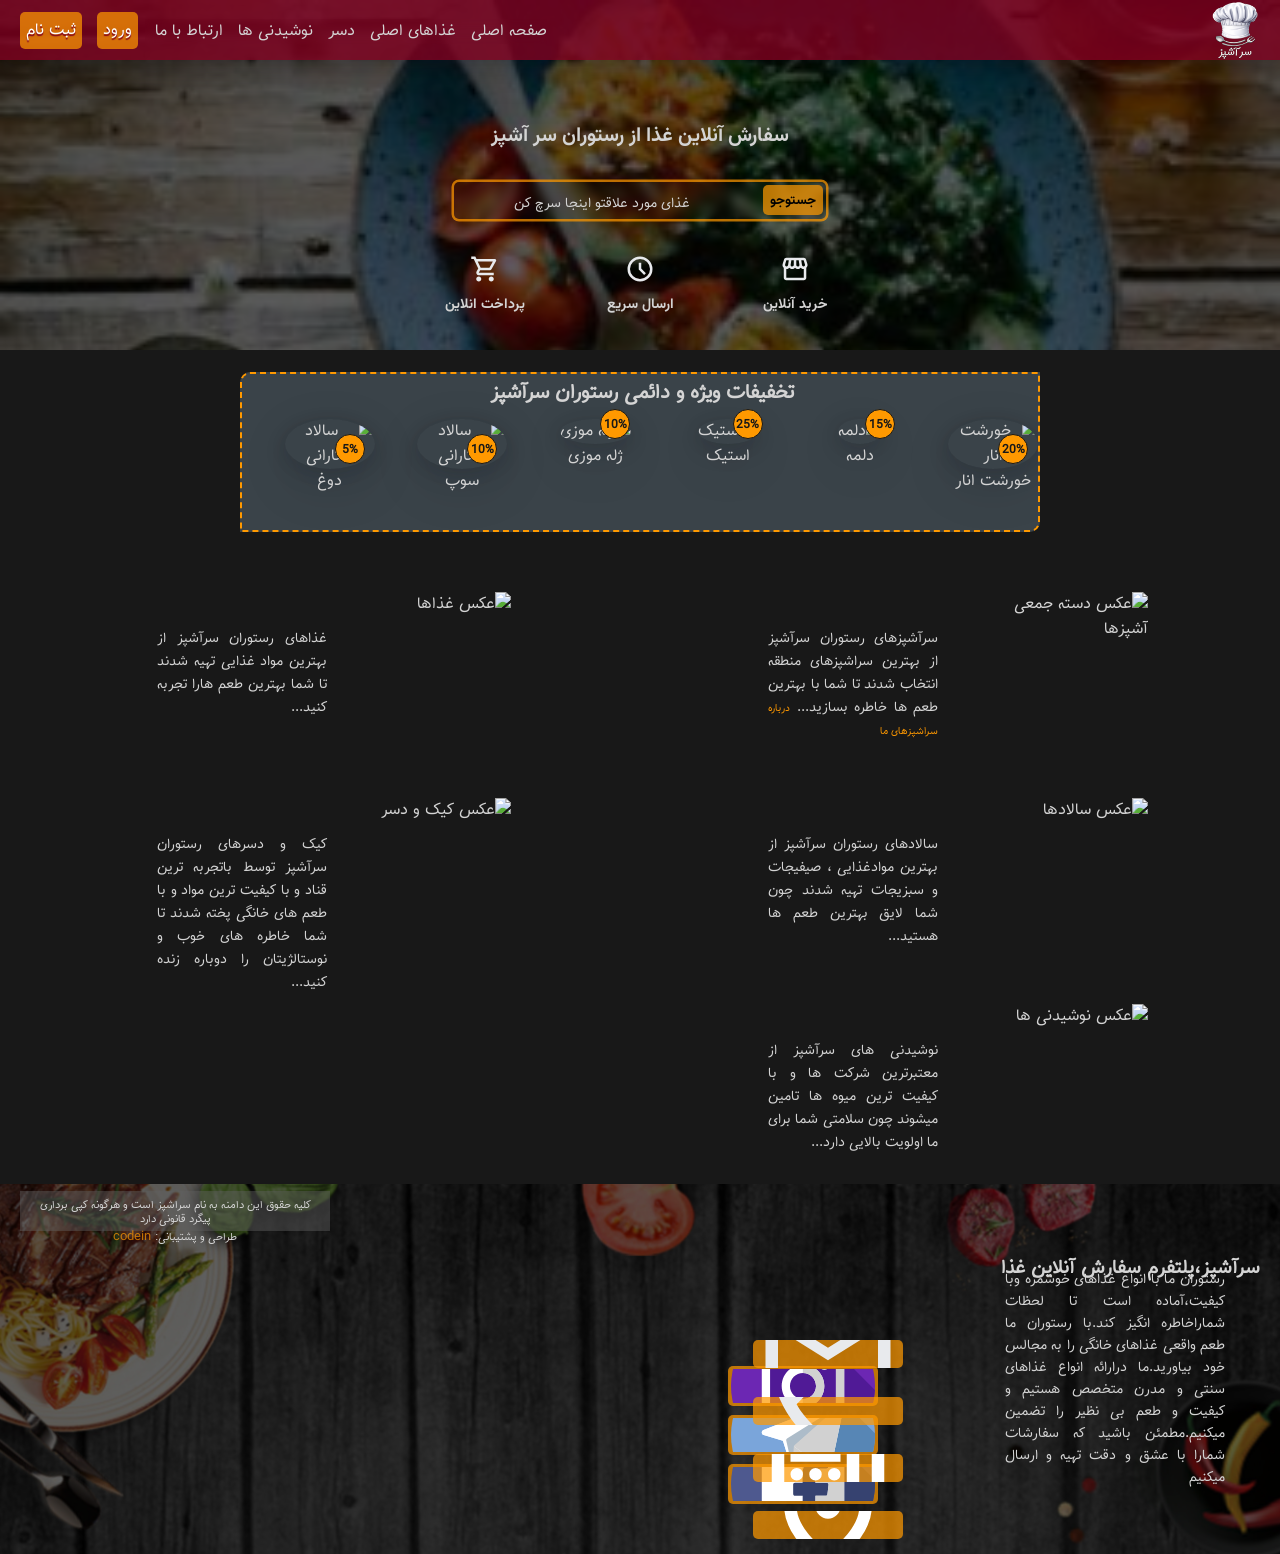
==== commit b9fe91fb: "rwd modile" ====
--- a/index.html
+++ b/index.html
@@ -208,9 +208,6 @@
                 <img class="pic-contacts" src="image/deskphone_w.svg" alt="فکس">
                 <img class="pic-contacts" src="image/pin_drop_w.svg" alt="ادرس">
             </div>
-
-
-            
         </div>
         <div class="privacy-policy">
             <p>کلیه حقوق این دامنه به نام سراشپز است و هرگونه کپی برداری پیگرد قانونی دارد</p>
--- a/css/style.css
+++ b/css/style.css
@@ -142,7 +142,7 @@
 
 /* تنظیمات منوی همبرگری */
 .checkbox {
-    position: absolute;
+    position: fixed;
     top: 15px;
     left: 7px;
     display: block;
@@ -657,7 +657,7 @@
 
 .footer-paragraph {
     text-align: justify;
-    padding: 27px 15px 0 15px;
+    padding: 40px 15px 0 15px;
     height: 205px;
 }
 
@@ -669,12 +669,20 @@
     justify-items: center;
 }
 
+.social-media{
+    margin-top: 35px;
+}
+
+.contacts{
+    margin-top: 65px;
+}
+
 .pic-social {
     width: 45px;
     height: 35px;
     padding: 0 5px;
     cursor: pointer;
-    margin-bottom: 16px;
+    /* margin-bottom: 16px; */
 }
 
 .pic-contacts {
@@ -686,14 +694,14 @@
 
 .privacy-policy {
     position: relative;
-    bottom: 34px;
+    bottom: 13px;
     width: 100%;
     height: 40px;
     background: rgba(95, 95, 95, 0.452);
     padding: 5px 10px;
     font-size: 9px;
     box-sizing: border-box;
-    line-height: 17px;
+    line-height: 14px;
 }
 
 .privacy-policy a{
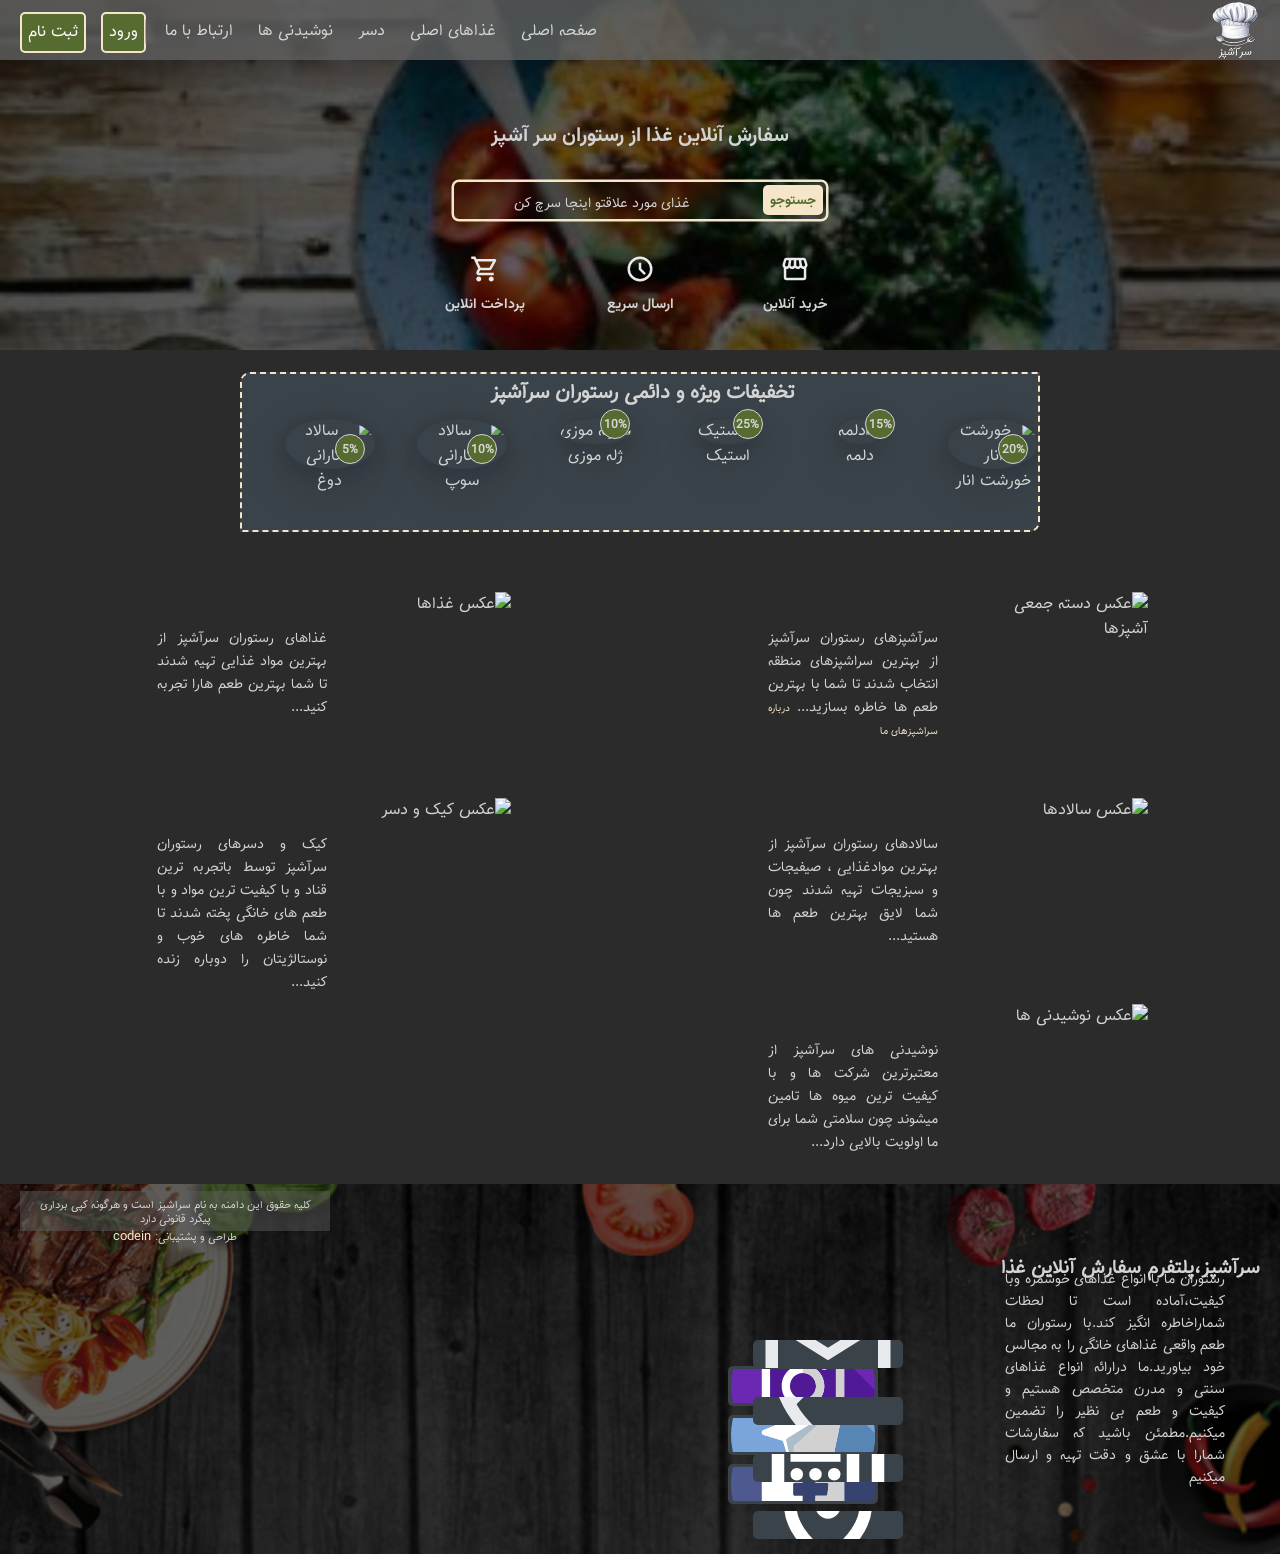
==== commit 2cba7836: "edit web" ====
--- a/index.html
+++ b/index.html
@@ -13,21 +13,21 @@
 <body>
     <!-- هدر -->
      <div class="header">
-        <div class="navBar">
+        <div class="navbar">
             <div class="login">
                 <a class="login-icon" href="login.html">
                     <img src="image/person.svg" alt="ثبت نام">
                 </a>
             </div>
             
-            <div class="rwd-login"> <!--  دکمه ورود و ثبت نام برای ریسپانسیو -->
-                <div class="signing"> <!-- دکمه ورود  -->
+            <div class="mobile-login"> <!--  دکمه ورود و ثبت نام برای ریسپانسیو -->
+                <div class="signin-btn"> <!-- دکمه ورود  -->
                     <a href="login.html">
                         <p>ورود</p>
                     </a>
                 </div>
 
-                <div class="submit"> <!-- دکمه ثبت نام  -->
+                <div class="signup-btn"> <!-- دکمه ثبت نام  -->
                     <a href="submit.html">
                         <p>ثبت نام</p>
                     </a>
@@ -47,7 +47,7 @@
                 <span class="line line3"></span>
             </div>
               <div class="menu-items"> <!-- محتوای داخل منوی همبرگری -->
-                <h2 class="titel-menu">منو سایت سرآشپز</h2>
+                <h2 class="menu-title">منو سایت سرآشپز</h2>
                 <ul class="card-center">
                     <li>
                         <a class="menu-link" href="index.html"><h2 class="menu-item">صفحه اصلی</h2></a>
@@ -69,7 +69,7 @@
         </div>
 
         <div class="site-features">
-            <h2 class="titel-feature">سفارش آنلاین غذا از رستوران سر آشپز</h2>
+            <h2 class="feature-title">سفارش آنلاین غذا از رستوران سر آشپز</h2>
             <div class="content-search">
                 <input type="search" class="search-box" placeholder="غذای مورد علاقتو اینجا سرچ کن">
                 <button type="button" class="search-btn">جستوجو</button>
@@ -78,9 +78,9 @@
                 <img class="feature-item" src="image/storefront.svg" alt="خرید آنلاین">
                 <img class="feature-item" src="image/schedule.svg" alt="ارسال سریع">
                 <img class="feature-item" src="image/shopping.svg" alt=">پرداخت انلاین">
-                <p class="text-feature">خرید آنلاین</p>
-                <p class="text-feature">ارسال سریع</p>
-                <p class="text-feature">پرداخت انلاین</p>
+                <p class="feature-text">خرید آنلاین</p>
+                <p class="feature-text">ارسال سریع</p>
+                <p class="feature-text">پرداخت انلاین</p>
             </div>
         </div>
      </div>
@@ -144,7 +144,7 @@
         <!-- معرفی کوتاه سراشپزها -->
          <article class="box-info">
             <div class="info-img">
-                <img class="pic-info" src="image/90.jpeg" alt="عکس دسته جمعی آشپزها">
+                <img class="info-picture" src="image/90.jpeg" alt="عکس دسته جمعی آشپزها">
             </div>
             <div class="info">
                 <p>سرآشپزهای رستوران سرآشپز از بهترین سراشپزهای منطقه انتخاب شدند تا شما با بهترین طعم ها خاطره بسازید... <a href="blog-chef.html">درباره سراشپزهای ما</a></p>
@@ -157,14 +157,14 @@
                 <p>غذاهای رستوران سرآشپز از بهترین مواد غذایی تهیه شدند تا شما بهترین طعم هارا تجربه کنید... </p>
             </div>
             <div class="info-img">
-                <img class="pic-info" src="image/91.jpeg" alt="عکس غذاها ">
+                <img class="info-picture" src="image/91.jpeg" alt="عکس غذاها ">
             </div>
          </article>
 
         <!-- معرفی کوتاه سالادها -->
          <article class="box-info">
             <div class="info-img">
-                <img class="pic-info" src="image/92.jpeg" alt="عکس سالادها">
+                <img class="info-picture" src="image/92.jpeg" alt="عکس سالادها">
             </div>
             <div class="info">
                 <p>سالادهای رستوران سرآشپز از بهترین موادغذایی ، صیفیجات و سبزیجات تهیه شدند چون شما لایق بهترین طعم ها هستید... </p>
@@ -177,14 +177,14 @@
                 <p>کیک و دسرهای رستوران سرآشپز توسط باتجربه ترین قناد و با کیفیت ترین مواد و با طعم های خانگی پخته شدند تا شما خاطره های خوب و نوستالژیتان را دوباره زنده کنید... </p>
             </div>
             <div class="info-img">
-                <img class="pic-info" src="image/93.jpeg" alt="عکس کیک و دسر">
+                <img class="info-picture" src="image/93.jpeg" alt="عکس کیک و دسر">
             </div>
          </article>
 
         <!-- معرفی کوتاه از نوشیدنی ها -->
          <article class="box-info">
             <div class="info-img">
-                <img class="pic-info" src="image/90.jpeg" alt="عکس نوشیدنی ها">
+                <img class="info-picture" src="image/90.jpeg" alt="عکس نوشیدنی ها">
             </div>
             <div class="info">
                 <p>نوشیدنی های سرآشپز از معتبرترین شرکت ها و با کیفیت ترین میوه ها تامین میشوند چون سلامتی شما برای ما اولویت بالایی دارد... </p>
@@ -211,7 +211,7 @@
         </div>
         <div class="privacy-policy">
             <p>کلیه حقوق این دامنه به نام سراشپز است و هرگونه کپی برداری پیگرد قانونی دارد</p>
-            <p>طراحی و پشتیبانی:<a href="#"> codein</p>
+            <p>طراحی و پشتیبانی:<a href="#"> codein </a></p>
         </div>
     </div>
     <script src="./js/app.js"></script>
--- a/css/style.css
+++ b/css/style.css
@@ -51,19 +51,12 @@
 }
 
 :root {
-    /* --white-color3: blueviolet; یاسی */
-    /* --white-color3: #F875AA; صورتی */
-    /* --white-color5: #c5a059; نسکافه ای */
-    /* --white-color5: #d4af37; زرد */
-
-    --white-color1: #181818;
+    --white-color1: #2B2B2B;
     --white-color2: #d4d4d4;
-    --white-color3: #800020cb;
-    --white-color4: #800020;
-    --white-color5: #ff9900b6;
-    --white-color6: #ff9900;
-    --white-color10: #3a4349;
-    --white-color11: #708090;
+    --white-color3: #556B2F;
+    --white-color4: #F5E6CA;
+    --white-color5: #3a4349;
+    --white-color6: #708090;
 }
 
 body {
@@ -87,10 +80,10 @@
 }
 
 /* تنظیمات نوبار */
-.navBar {
+.navbar {
     width: 100%;
     height: 60px;
-    background-color: var(--white-color3);
+    background-color: rgba(95, 95, 95, 0.801);
     transition: background-color 0.3s ease;
     position: fixed;
     padding: 5px;
@@ -103,12 +96,12 @@
     box-shadow: rgba(17, 17, 26, 0.1) 0px 4px 16px, rgba(17, 17, 26, 0.1) 0px 8px 24px, rgba(17, 17, 26, 0.1)0px 16px 56px;
 }
 
-.navBar.scrolled {
-    background-color: var(--white-color4);
+.navbar.scrolled {
+    background-color: var(--white-color5);
     /* حالت مات کامل */
 }
 
-.rwd-login{
+.mobile-login{
     display: none;
 }
 
@@ -125,7 +118,7 @@
 
 .login {
     display: block;
-    background-color: var(--white-color5);
+    background-color: var(--white-color3);
     border-radius: 8px;
     width: 35px;
     height: 35px;
@@ -172,7 +165,7 @@
     height: 4px;
     width: 100%;
     border-radius: 5px;
-    background-color: var(--white-color5);
+    background-color: var(--white-color3);
 }
 
 .line1 {
@@ -226,7 +219,7 @@
     top: 0;
 }
 
-.titel-menu {
+.menu-title {
     position: absolute;
     top: 140px;
     left: 50%;
@@ -234,7 +227,7 @@
     width: 170px;
     background-color: var(--white-color1);
     border-radius: 10px;
-    border: solid 2px var(--white-color3);
+    border: solid 2px var(--white-color4);
     font-size: 15px;
     padding: 5px;
     z-index: 1001;
@@ -246,24 +239,25 @@
     margin: 90px auto;
     padding: 15px;
     border-radius: 20px;
-    border: solid 2px var(--white-color3);
-    box-shadow: 0 0 8px 3.3px var(--white-color10);
+    border: solid 2px var(--white-color4);
+    box-shadow: 0 0 8px 3.3px var(--white-color5);
 }
 
 .menu-item {
     line-height: 60px;
-    background-color: var(--white-color5);
+    background-color: var(--white-color3);
     margin-top: 25px;
     border-radius: 10px;
-    box-shadow: 0 0 8px 3.3px var(--white-color10);
-    color: var(--white-color1);
+    box-shadow: 0 0 8px 3.3px var(--white-color5);
+    color: var(--white-color2);
     font-size: 20px;
-    border: 2px solid var(--white-color3);
+    border: 2px solid var(--white-color4);
 }
 
 .menu-item:hover {
-    background-color: var(--white-color6);
-    color: var(--white-color4);
+    background-color: var(--white-color4);
+    color: var(--white-color3);
+    border: 3px solid var(--white-color3);
     text-shadow: 0 2px 1px var(--white-color2)
 }
 
@@ -276,7 +270,7 @@
     margin: auto;
 }
 
-.titel-feature {
+.feature-title {
     font-size: 20px;
 }
 
@@ -284,7 +278,7 @@
     width: 80%;
     height: 20%;
     backdrop-filter: blur(5px);
-    box-shadow: 0 0 0 2.5px var(--white-color5);
+    box-shadow: 0 0 0 2.5px var(--white-color4);
     border: 1.5px solid transparent;
     border-radius: 5px;
     display: grid;
@@ -322,17 +316,18 @@
 .search-btn {
     width: 60px;
     height: 30px;
-    background-color: var(--white-color5);
+    background-color: var(--white-color4);
     border-radius: 5px;
     border: none;
     position: absolute;
     right: 2px;
     top: 2px;
     font-family: "vazir";
+    color: var(--white-color3);
 }
 
 .content-search .search-btn:hover {
-    background-color: var(--white-color2);
+    background-color: var(--white-color3);
     color: var(--white-color4);
     cursor: pointer;
 }
@@ -351,20 +346,20 @@
     width: 30px;
 }
 
-.text-feature {
+.feature-text {
     font-size: 14px;
 }
 
 /* قسمت تخفیفات */
 .container-off-food {
-    background: var(--white-color10);
+    background: var(--white-color5);
     width: 335px;
     text-align: center;
     height: 140px;
     display: grid;
     grid-template-areas:
         "a b c d e f";
-    border: 2px dashed var(--white-color6);
+    border: 2px dashed var(--white-color4);
     border-radius: 10px 0 10px 0;
     margin: auto;
     overflow: scroll;
@@ -399,7 +394,7 @@
 }
 
 .off-info {
-    background-color: var(--white-color6);
+    background-color: var(--white-color3);
     height: 30px;
     width: 30px;
     border-radius: 50%;
@@ -408,7 +403,7 @@
     right: 10px;
     bottom: 60px;
     border: 1px solid;
-    color: var(--white-color1);
+    color: var(--white-color2);
 }
 
 .off-info h3 {
@@ -460,7 +455,7 @@
     height: 150px;
 }
 
-.pic-info {
+.info-picture {
     position: relative;
     width: 150px;
     height: 150px;
@@ -478,11 +473,11 @@
 
 .info a {
     font-size: 10px;
-    color: var(--white-color6);
+    color: var(--white-color4);
 }
 
 .info a:hover {
-    color: var(--white-color4);
+    color: var(--white-color3);
 }
 
 /* قسمت انتخاب غذا */
@@ -518,9 +513,9 @@
     border-radius: 50%;
     margin: 0 10px;
     cursor: pointer;
-    border: 2px solid var(--white-color5);
+    border: 2px solid var(--white-color4);
     padding: 5px;
-    box-shadow: 0 0 5px 3.3px var(--white-color10);
+    box-shadow: 0 0 5px 3.3px var(--white-color5);
 }
 
 .card-back {
@@ -536,21 +531,21 @@
 
 .card:hover .card-back {
     transform: rotateY(0);
-    border: 2px solid var(--white-color6);
+    border: 3px solid var(--white-color3);
     padding: 5px;
-    box-shadow: 0 0 5px 2.5px var(--white-color10);
+    box-shadow: 0 0 5px 2.5px var(--white-color5);
 }
 
 .btn-select-food {
     all: unset;
-    color: black;
+    color: var(--white-color4);
     display: inline-block;
     width: 66px;
     height: 20px;
     position: absolute;
     top: 23px;
-    right: 0px;
-    background-color: var(--white-color6);
+    left: -2px;
+    background-color: var(--white-color3);
     border-radius: 8px;
     font-size: 8px;
     text-align: center;
@@ -560,11 +555,11 @@
 .titel-food {
     width: 100%;
     height: 50px;
-    background-color: var(--white-color5);
+    background-color: var(--white-color3);
     text-align: center;
     border-top: solid 2px var(--white-color4);
     border-bottom: solid 2px var(--white-color4);
-    color: var(--white-color1);
+    color: var(--white-color2);
 }
 
 span {
@@ -589,7 +584,7 @@
 
 .img-foods {
     border-radius: 20px;
-    border: dashed 2px var(--white-color6);
+    border: dashed 2px var(--white-color3);
     width: 140px;
     height: 140px;
     overflow: hidden;
@@ -604,7 +599,7 @@
     display: none;
     width: 125px;
     height: 110px;
-    background-color: gray;
+    background-color: var(--white-color3);
     padding: 10px;
     border-radius: 10px;
     position: relative;
@@ -612,7 +607,7 @@
     bottom: 135px;
     text-align: center;
     font-size: 11px;
-    color: var(--white-color1);
+    color: var(--white-color4);
 }
 
 .card-foods:hover .info-food {
@@ -620,7 +615,7 @@
 }
 
 .info-food div {
-    border: solid 2px var(--white-color6);
+    border: solid 2px var(--white-color4);
     width: 105px;
     height: 90px;
     border-radius: 5px;
@@ -636,7 +631,7 @@
     position: absolute;
     bottom: 0px;
     right: 29px;
-    background: var(--white-color6);
+    background: var(--white-color4);
 }
 
 /* فوتر */
@@ -705,7 +700,7 @@
 }
 
 .privacy-policy a{
-    color: var(--white-color5);
+    color: var(--white-color4);
     font-size: 13px;
 }
 
@@ -734,10 +729,10 @@
     left: 50%;
     transform: translateX(-50%);
     width: 100px;
-    background: var(--white-color6);
+    background: var(--white-color4);
     text-align: center;
     border-radius: 5px;
-    border: 1px solid var(--white-color4);
+    border: 2.5px solid var(--white-color3);
     z-index: 998;
     color: var(--white-color1);
 }
@@ -758,7 +753,7 @@
     width: 150px;
     height: 25px;
     border-radius: 5px;
-    border: 1px solid var(--white-color4);
+    border: 2.5px solid var(--white-color3);
     padding: 10px;
     font-size: 14px;
 }
@@ -774,14 +769,14 @@
 }
 
 .border {
-    border: 2px solid var(--white-color4);
+    border: 3px solid var(--white-color3);
     width: 310px;
     height: 590px;
     border-radius: 10px;
     position: relative;
     top: 116px;
     left: 0px;
-    box-shadow: 0 0 8px 3.3px var(--white-color10);
+    box-shadow: 0 0 8px 3.3px var(--white-color5);
     margin: auto;
 }
 
@@ -800,8 +795,8 @@
     width: 50%;
     height: 40px;
     border-radius: 0 10px 10px 0;
-    background: var(--white-color6);
-    border: 2px solid var(--white-color4);
+    background: var(--white-color4);
+    border: 2px solid var(--white-color3);
 }
 
 .btn-home {
@@ -810,9 +805,9 @@
     bottom: 0px;
     width: 50%;
     height: 40px;
-    background: var(--white-color6);
+    background: var(--white-color4);
     border-radius: 10px 0 0 10px;
-    border: 2px solid var(--white-color4);
+    border: 2px solid var(--white-color3);
 }
 
 .home-link {
@@ -848,7 +843,7 @@
 }
 
 .form_login p :hover {
-    color: var(--white-color4);
+    color: var(--white-color3);
 }
 
 .footer-info-login {
@@ -900,7 +895,7 @@
     width: 150px;
     height: 25px;
     border-radius: 5px;
-    border: 1px solid var(--white-color4);
+    border: 2.5px solid var(--white-color3);
     padding: 10px;
     font-size: 14px;
 }
@@ -950,8 +945,8 @@
     width: 50%;
     height: 40px;
     border-radius: 0 10px 10px 0;
-    border: 2px solid var(--white-color4);
-    background: var(--white-color6);
+    border: 2px solid var(--white-color3);
+    background: var(--white-color4);
 }
 
 .submit-link {
@@ -977,7 +972,7 @@
 }
 
 .back-to-login:hover {
-    color: var(--white-color4);
+    color: var(--white-color3);
 }
 
 .footer-info-submit {
@@ -1010,13 +1005,13 @@
     width: 150px;
     height: 150px;
     border-radius: 50%;
-    border: 2px solid var(--white-color6);
+    border: 2px solid var(--white-color4);
 }
 
 .info-blog {
     width: 300px;
     height: 270px;
-    background: var(--white-color11);
+    background: var(--white-color6);
     opacity: 0.9;
     height: 270px;
     position: relative;
@@ -1026,7 +1021,7 @@
     padding: 10px;
     color: rgb(36, 36, 36);
     text-align: justify;
-    border: 2px solid var(--white-color6);
+    border: 2px solid var(--white-color4);
 }
 
 .info-blog:last-child {
@@ -1038,7 +1033,7 @@
     right: 171px;
     bottom: 28px;
     padding: 7px;
-    background: var(--white-color6);
+    background: var(--white-color4);
     border: none;
     border-top: 1px solid;
     border-right: 1px solid;
@@ -1047,6 +1042,13 @@
     font-family: 'tanha';
 }
 
+.btn-blog:hover{
+    background-color: var(--white-color3);
+    color: var(--white-color4);
+    bottom: 26px;
+    height: 32px;
+}
+
 /* RWD */
 @media screen and (min-width:361px) {
     /* ریسپانسیو قسمت تخفیفات*/
@@ -1065,7 +1067,7 @@
         height: 160px;
     }
 
-    .pic-info {
+    .info-picture {
         width: 160px;
         height: 160px;
     }
@@ -1117,7 +1119,7 @@
         display: none;
     }
 
-    .titel-menu{
+    .menu-title{
         display: none;
     }
 
@@ -1134,14 +1136,20 @@
         all: unset;
     }
 
+    .menu-auth{
+        margin-left: -135px;
+    }
+
     .card-center li{
         all: unset;
         display: inline-block;
+        padding-left: 10px;
     }
 
     .menu-item:hover{
         padding: 5px;
         border-radius: 5px;
+        background: none;
     }
 
     .menu-item{
@@ -1151,7 +1159,7 @@
     }
 
     /* ریسپانسیو لوگو */
-    .navBar .logo{
+    .navbar .logo{
         position: absolute;
         right: 10px;
     }
@@ -1161,33 +1169,38 @@
         display: none;
     }
 
-    .rwd-login{
+    .mobile-login{
         display: block;
         position: fixed;
         position: absolute;
         left: 10px;
     }
 
-    .rwd-login .signing , .submit{
+    .mobile-login .signin-btn , .signup-btn{
         display: inline-block;
         margin-left: 10px;
-        background: var(--white-color5);
+        background: var(--white-color3);
         padding: 6px;
         border-radius: 5px;
         position: relative;
         top: 12px;
-    }
-
-    .rwd-login a{
+        border: 2px solid var(--white-color4);
+    }
+
+    .mobile-login a{
         color: #fff;
-        text-shadow: 0 2px 1px var(--white-color4);
-    }
-
-    .signing a:hover ,
-    .submit a:hover{
-        background: var(--white-color6);
-        color: var(--white-color10);
-        text-shadow: 0 2px 1px var(--white-color2);
+    }
+
+    .signin-btn:hover ,
+    .signup-btn:hover{
+        background-color: var(--white-color4);
+        border: 3px solid var(--white-color3);
+        cursor: pointer;
+    }
+
+    .signin-btn:hover a ,
+    .signup-btn:hover a{
+        color: var(--white-color1);
     }
 
     /* ریسپانسیو صفحه غذاها */
@@ -1309,7 +1322,7 @@
         position: relative;
         top: 30px;
         margin-right: 35px;
-        color: var(--white-color1);
+        color: var(--white-color2);
     }
 
     .form_submit input{
@@ -1339,7 +1352,7 @@
     .back-to-login{
         top: 30px;
         right: 120px;
-        color: var(--white-color1);
+        color: rgb(192, 192, 192);
     }
 
     .title{
@@ -1366,7 +1379,7 @@
         position: relative;
         top: 120px;
         margin-right: 35px;
-        color: var(--white-color1);
+        color: var(--white-color2);
     }
 
     .form_login input{
@@ -1398,11 +1411,11 @@
     .form_login p{
         top: 220px;
         right: 70px;
-        color: var(--white-color1);
+        color: #fff;
     }
 
     .form_login p a{
-        color: var(--white-color5);
+        color: rgb(192, 192, 192);
     }
 }
 
@@ -1423,31 +1436,4 @@
     .pic-contacts{
         left: 420px;
     }
-}
-
-
-/* 
-🎨 ترکیب پیشنهادی (Warm & Elegant)
-- رنگ اصلی (Primary): قهوه‌ای شکلاتی (#4E342E) → حس گرما و غذا  
-- رنگ مکمل (Secondary): کرم روشن (#F5E9DA) → برای پس‌زمینه ساده و خوانا  
-- رنگ تاکیدی (Accent): طلایی مات (#C19A6B) → برای دکمه‌ها یا جزئیات لوکس  
-- رنگ متنی (Text): خاکستری تیره نزدیک به مشکی (#212121)  
-
-🎨 ترکیب پیشنهادی (Modern Minimal)
-- رنگ اصلی: سبز زیتونی تیره (#556B2F)  
-- رنگ مکمل: بژ روشن (#EDE6D6)  
-- رنگ تاکیدی: سبز روشن‌تر (#8F9779)  
-- رنگ متنی: خاکستری خیلی تیره (#2C2C2C)  
-
-🎨 ترکیب پیشنهادی (Classic Restaurant)
-- رنگ اصلی: قرمز شرابی (#8B0000)  
-- رنگ مکمل: کرم مایل به سفید (#FAF3E0)  
-- رنگ تاکیدی: قهوه‌ای گرم (#6B4226)  
-- رنگ متنی: خاکستری تیره (#333333)  
-
-این سه پالت هر کدوم یک حس متفاوت میدن:  
-- اولی لوکس و گرم،  
-- دومی مدرن و مینیمال،  
-- سومی کلاسیک و سنتی.  
-
-👉 می‌خوای من برایت یک پالت رنگ آماده در قالب تصویر بسازم تا راحت‌تر ببینی کدوم حس به رستورانت می‌خوره؟ */+}
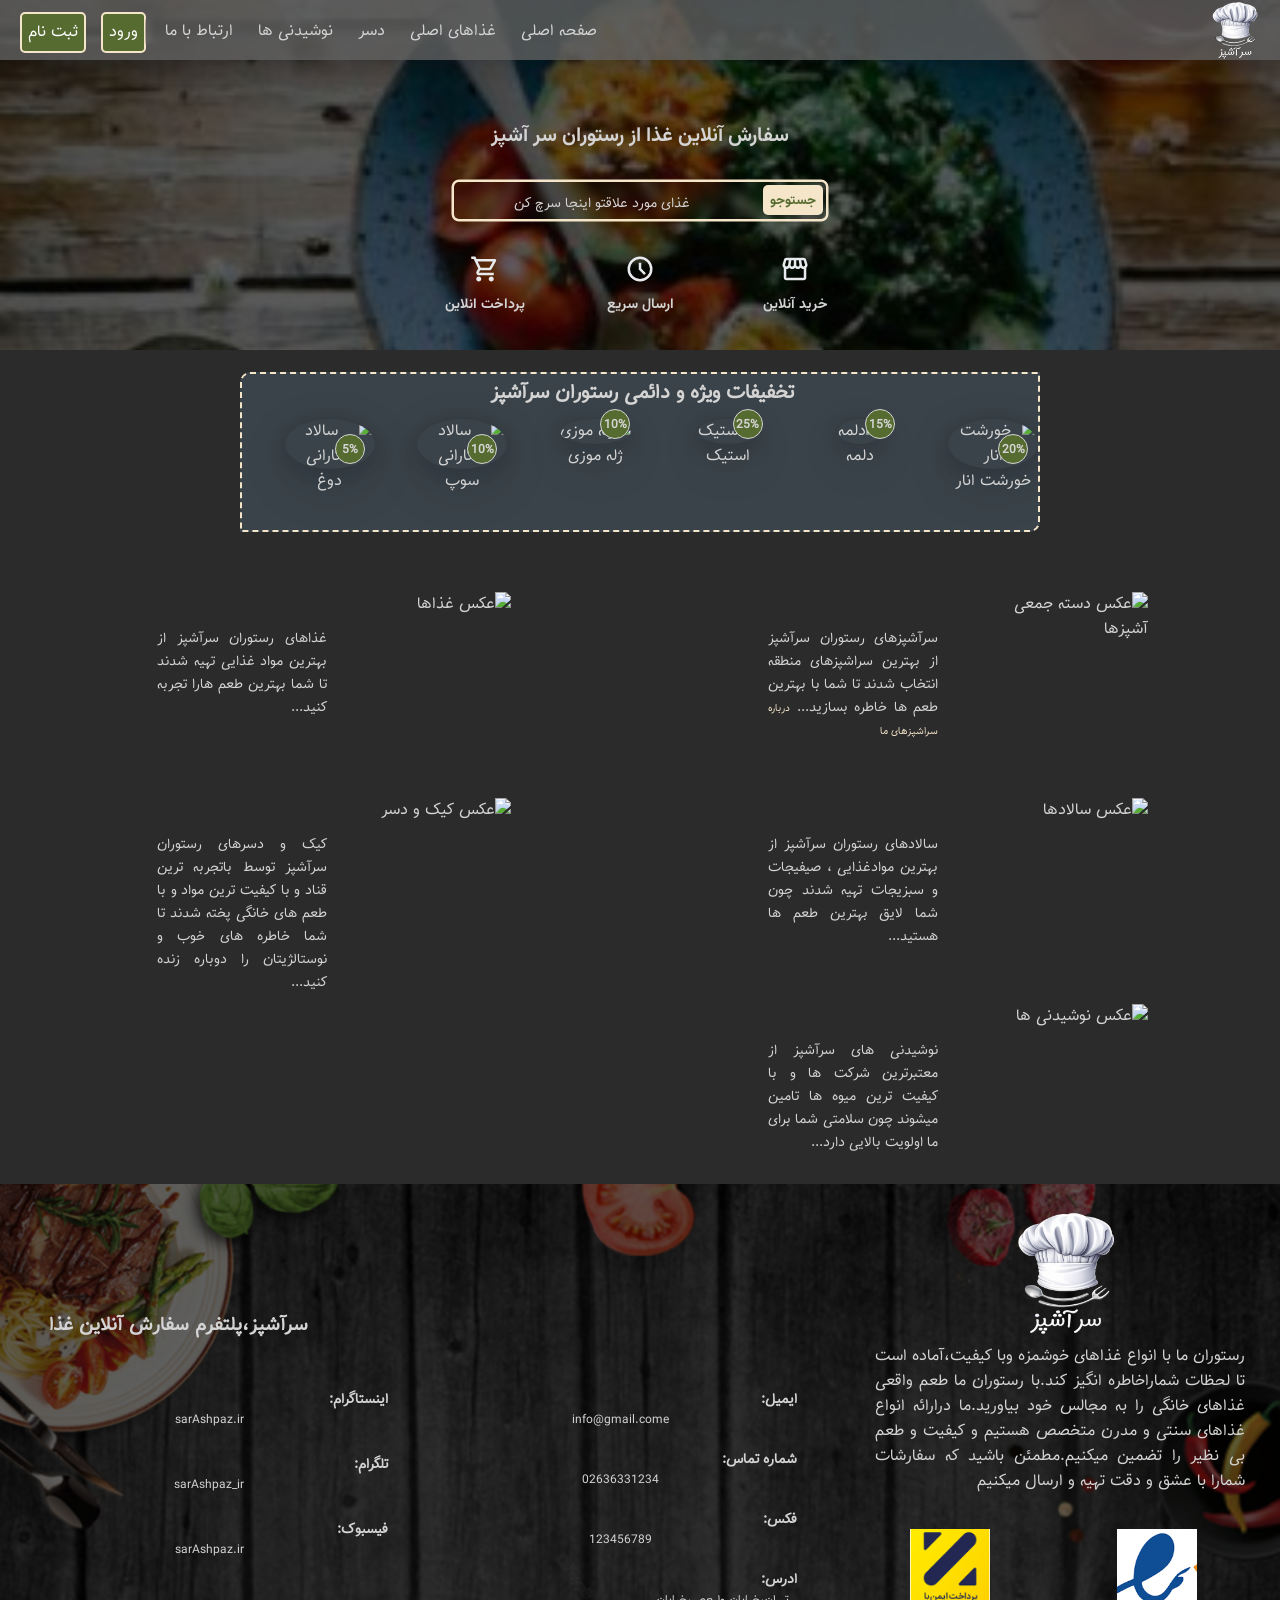
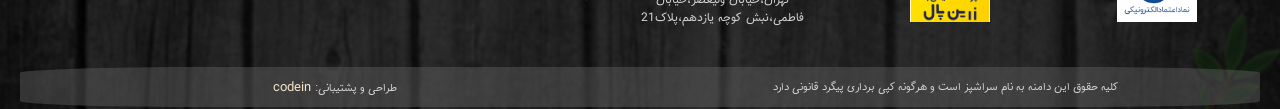
==== commit b1bd7c6d: "footer" ====
--- a/index.html
+++ b/index.html
@@ -13,7 +13,7 @@
 <body>
     <!-- هدر -->
      <div class="header">
-        <div class="navbar">
+        <div class="navbar scrolled">
             <div class="login">
                 <a class="login-icon" href="login.html">
                     <img src="image/person.svg" alt="ثبت نام">
@@ -194,8 +194,56 @@
 
     <!-- فوتر -->
     <div class="footer">
-        <h3>سرآشپز،پلتفرم سفارش آنلاین غذا</h3>
-        <p class="footer-paragraph footer1">رستوران ما با انواع غذاهای خوشمزه وبا کیفیت،آماده است تا لحظات شماراخاطره انگیز کند.با رستوران ما طعم واقعی غذاهای خانگی را به مجالس خود بیاورید.ما درارائه انواع غذاهای سنتی و مدرن متخصص هستیم و کیفیت و طعم بی نظیر را تضمین میکنیم.مطمئن باشید که سفارشات شمارا با عشق و دقت تهیه و ارسال میکنیم</p>
+        <h3 class="footer-title">سرآشپز،پلتفرم سفارش آنلاین غذا</h3>
+        <div class="footer-partition">
+            <div class="info-partition">
+                <img src="./image/1.png" alt="لوگو سرآشپز" class="footer-logo">
+                <p class="footer-paragraph footer1">
+                    رستوران ما با انواع غذاهای خوشمزه وبا کیفیت،آماده است تا لحظات شماراخاطره انگیز کند.با رستوران ما طعم واقعی غذاهای خانگی را به مجالس خود بیاورید.ما درارائه انواع غذاهای سنتی و مدرن متخصص هستیم و کیفیت و طعم بی نظیر را تضمین میکنیم.مطمئن باشید که سفارشات شمارا با عشق و دقت تهیه و ارسال میکنیم
+                </p>
+                <div class="footer-enamad">
+                    <img src="/image/E-namad.png" alt="اینماد" class="enamd-logo">
+                    <img src="./image/zarin-pal.png" alt="زرین پال" class="enamd-logo">
+                </div>
+            </div>
+            <div class="media-partition">
+                <ul>
+                    <li>
+                        <h3>ایمیل:</h3>
+                        <p>info@gmail.come</p>
+                    </li>
+                    <li>
+                        <h3>شماره تماس:</h3>
+                        <p>02636331234</p>
+                    </li>
+                    <li>
+                        <h3>فکس:</h3>
+                        <p>123456789</p>
+                    </li>
+                    <li>
+                        <h3>ادرس:</h3>
+                        <p>تهران،خیابان ولیعصر،خیابان فاطمی،نبش کوچه یازدهم،پلاک21</p>
+                    </li>
+                </ul>
+            </div>
+            <div class="cantact-partirion">
+                <ul>
+                    <li>
+                        <h3>اینستاگرام:</h3>
+                        <p>sarAshpaz.ir</p>
+                    </li>
+                    <li>
+                        <h3>تلگرام:</h3>
+                        <p>sarAshpaz_ir</p>
+                    </li>
+                    <li>
+                        <h3>فیسبوک:</h3>
+                        <p>sarAshpaz.ir</p>
+                    </li>
+                </ul>
+            </div>
+        </div>
+        
         <div class="contact">
             <div class="social-media">
                 <img class="pic-social" src="image/instagram.svg" alt="اینستاگرام">
@@ -209,11 +257,13 @@
                 <img class="pic-contacts" src="image/pin_drop_w.svg" alt="ادرس">
             </div>
         </div>
+
         <div class="privacy-policy">
             <p>کلیه حقوق این دامنه به نام سراشپز است و هرگونه کپی برداری پیگرد قانونی دارد</p>
             <p>طراحی و پشتیبانی:<a href="#"> codein </a></p>
         </div>
     </div>
+
     <script src="./js/app.js"></script>
 </body>
 </html>
--- a/css/style.css
+++ b/css/style.css
@@ -635,6 +635,22 @@
 }
 
 /* فوتر */
+.footer-logo{
+    display: none;
+}
+
+.media-partition{
+    display: none;
+}
+
+.cantact-partirion{
+    display: none;
+}
+
+.footer-enamad{
+    display: none;
+}
+
 .footer {
     height: 370px;
     background-image: url(../image/77.jpeg);
@@ -1243,62 +1259,97 @@
     }
 
     /* ریسپانسیو قسمت فوتر */
+    .footer-partition{
+        display: grid;
+        grid-template-columns: repeat(3,1fr);
+    }
+
+    /* .info-partition{
+        
+    } */
+
+    .footer-logo{
+        display: block;
+        width: 150px;
+        height: 150px;
+        margin-right: 119px;
+    }
+
+    .footer-paragraph{
+        margin-top: -50px;
+        width: 400px;
+    }
+
+    .footer-enamad{
+        display: grid;
+        grid-template-columns: repeat(2,1fr);
+        justify-items: center;
+    }
+
+    .enamd-logo{
+        width: 80px;
+        margin-top: 20px;
+        height: 93px;
+    }
+
+    .media-partition{
+        display: block;
+        margin-right: 40px;
+        margin-top: 85px;
+    }
+
+    .cantact-partirion{
+        display: block;
+        margin-right: 35px;
+        margin-top: 85px;
+    }
+
+    .media-partition ul li{
+        height: 10px;
+        margin-top: 50px;
+        font-size: 12px;
+    }
+
+    .media-partition ul li:last-child{
+        width: 168px;
+    }
+
+    .cantact-partirion ul li{
+        height: 15px;
+        margin-top: 50px;
+        font-size: 12px;
+    }
+
     .footer{
+        width: 100%;
+        height: 525px;
         padding: 20px;
+    }
+
+    .footer-title{
+        width: 300px;
+        position: absolute;
+        left: 18px;
+        bottom: -440px;
+    }
+
+    .pic-social{
+        display: none;
+    }
+
+    .pic-contacts{
+        display: none;
+    }
+
+    .privacy-policy{
+        width: 100%;
+        bottom: 16px;
         display: grid;
-        grid-template-columns: repeat(4,1fr);
-    }
-
-    .footer h3{
-        width: 300px;
-        position: relative;
-        left: 10px;
-    }
-
-    .footer-paragraph{
-        position: relative;
-        left: 290px;
-        top: 25px;
-        font-size: 14px;
-        width: 250px;
-    }
-
-    .pic-social{
-        position: relative;
-        left: 160px;
-        top: 120px;
-        width: 150px;
-        height: 40px;
-        border-radius: 5px;
-        padding: 3px;
-        background: var(--white-color5);
-    }
-
-    .pic-social:hover{
-        background: var(--white-color6);
-    }
-
-    .pic-footer{
-        display: none;
-        /* position: relative;
-        left: 420px;
-        top: 208px; */
-    }
-
-    .pic-contacts{
-        position: relative;
-        left: 135px;
-        top: 120px;
-        width: 150px;
-        height: 28px;
-        border-radius: 5px;
-        background: var(--white-color5);
-    }
-
-    .pic-contacts:hover{
-        background: var(--white-color6);
-    }
-
+        grid-template-columns: repeat(2,1fr);
+        align-content: center;
+        justify-items: center;  
+        border-radius: 15%;
+    }
     /* ریسپانسیو صفحه ثبت نام */
     .back_container{
         filter: none;
